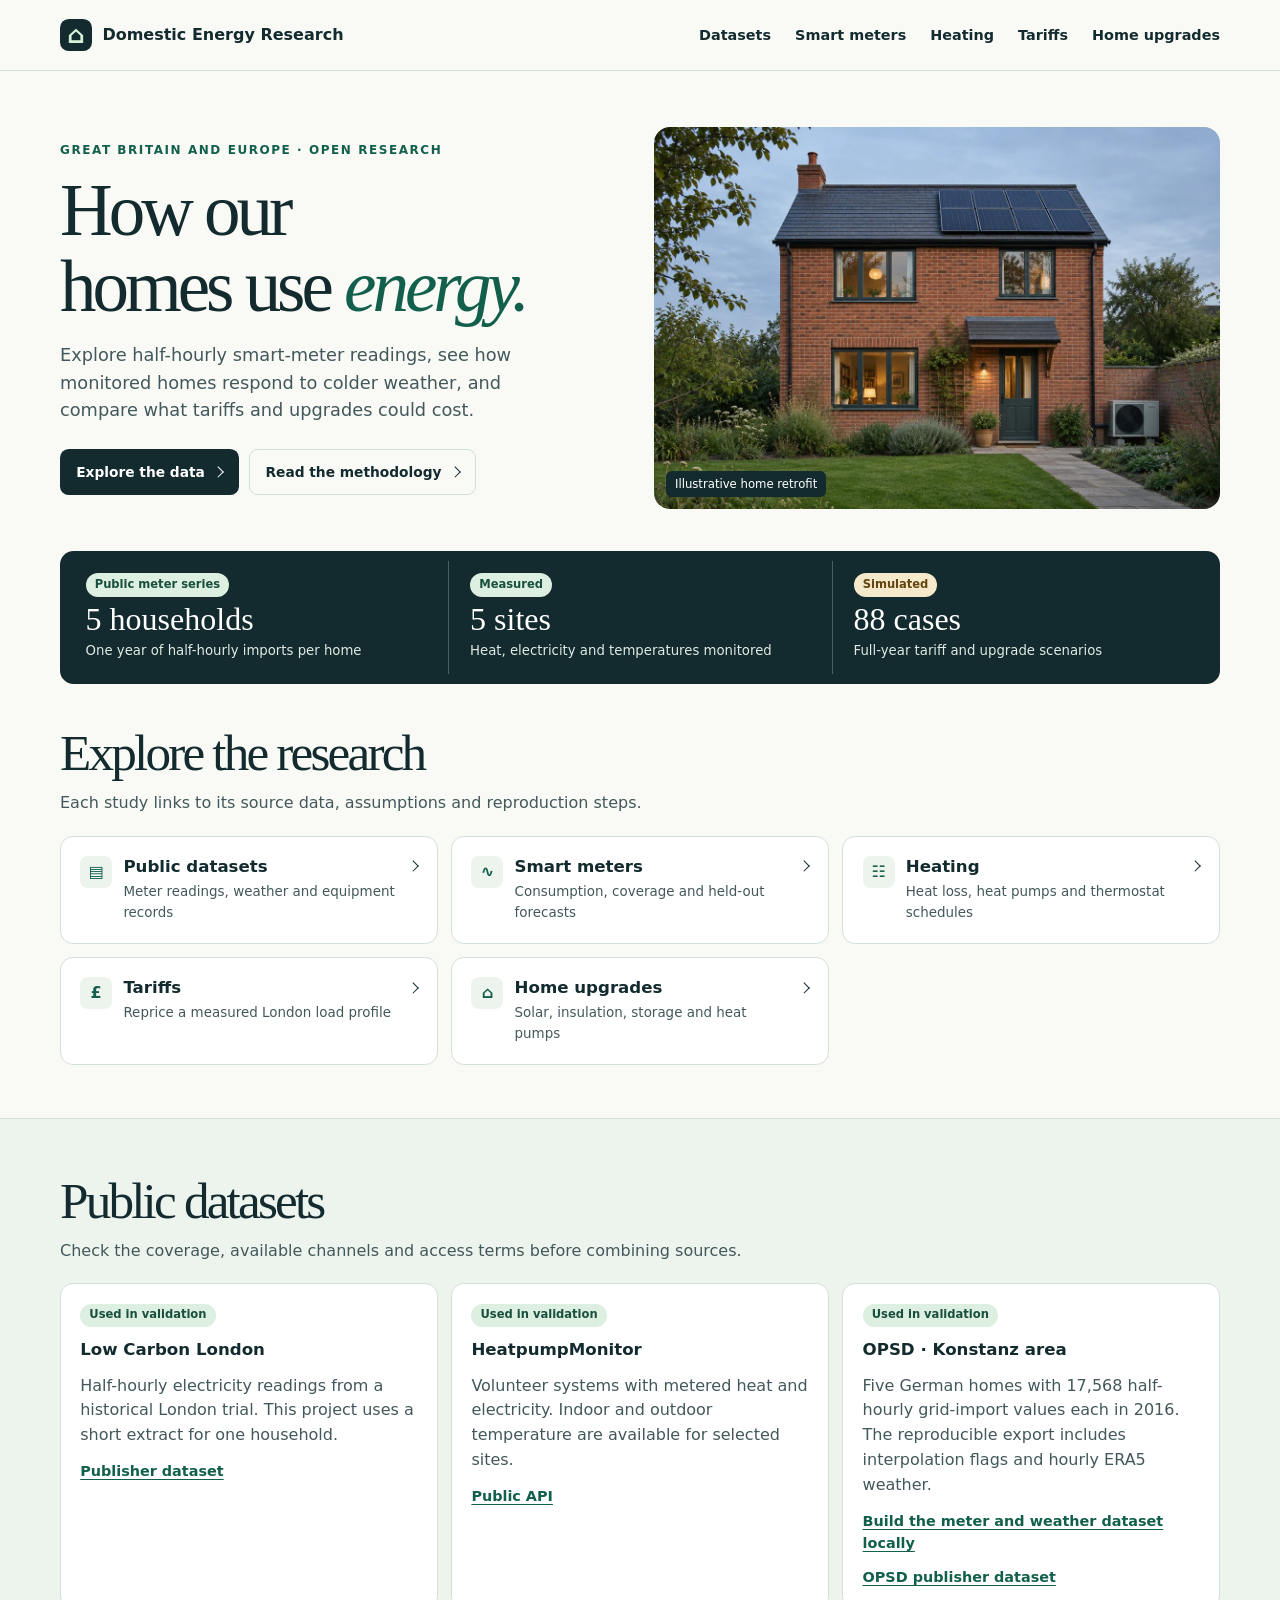
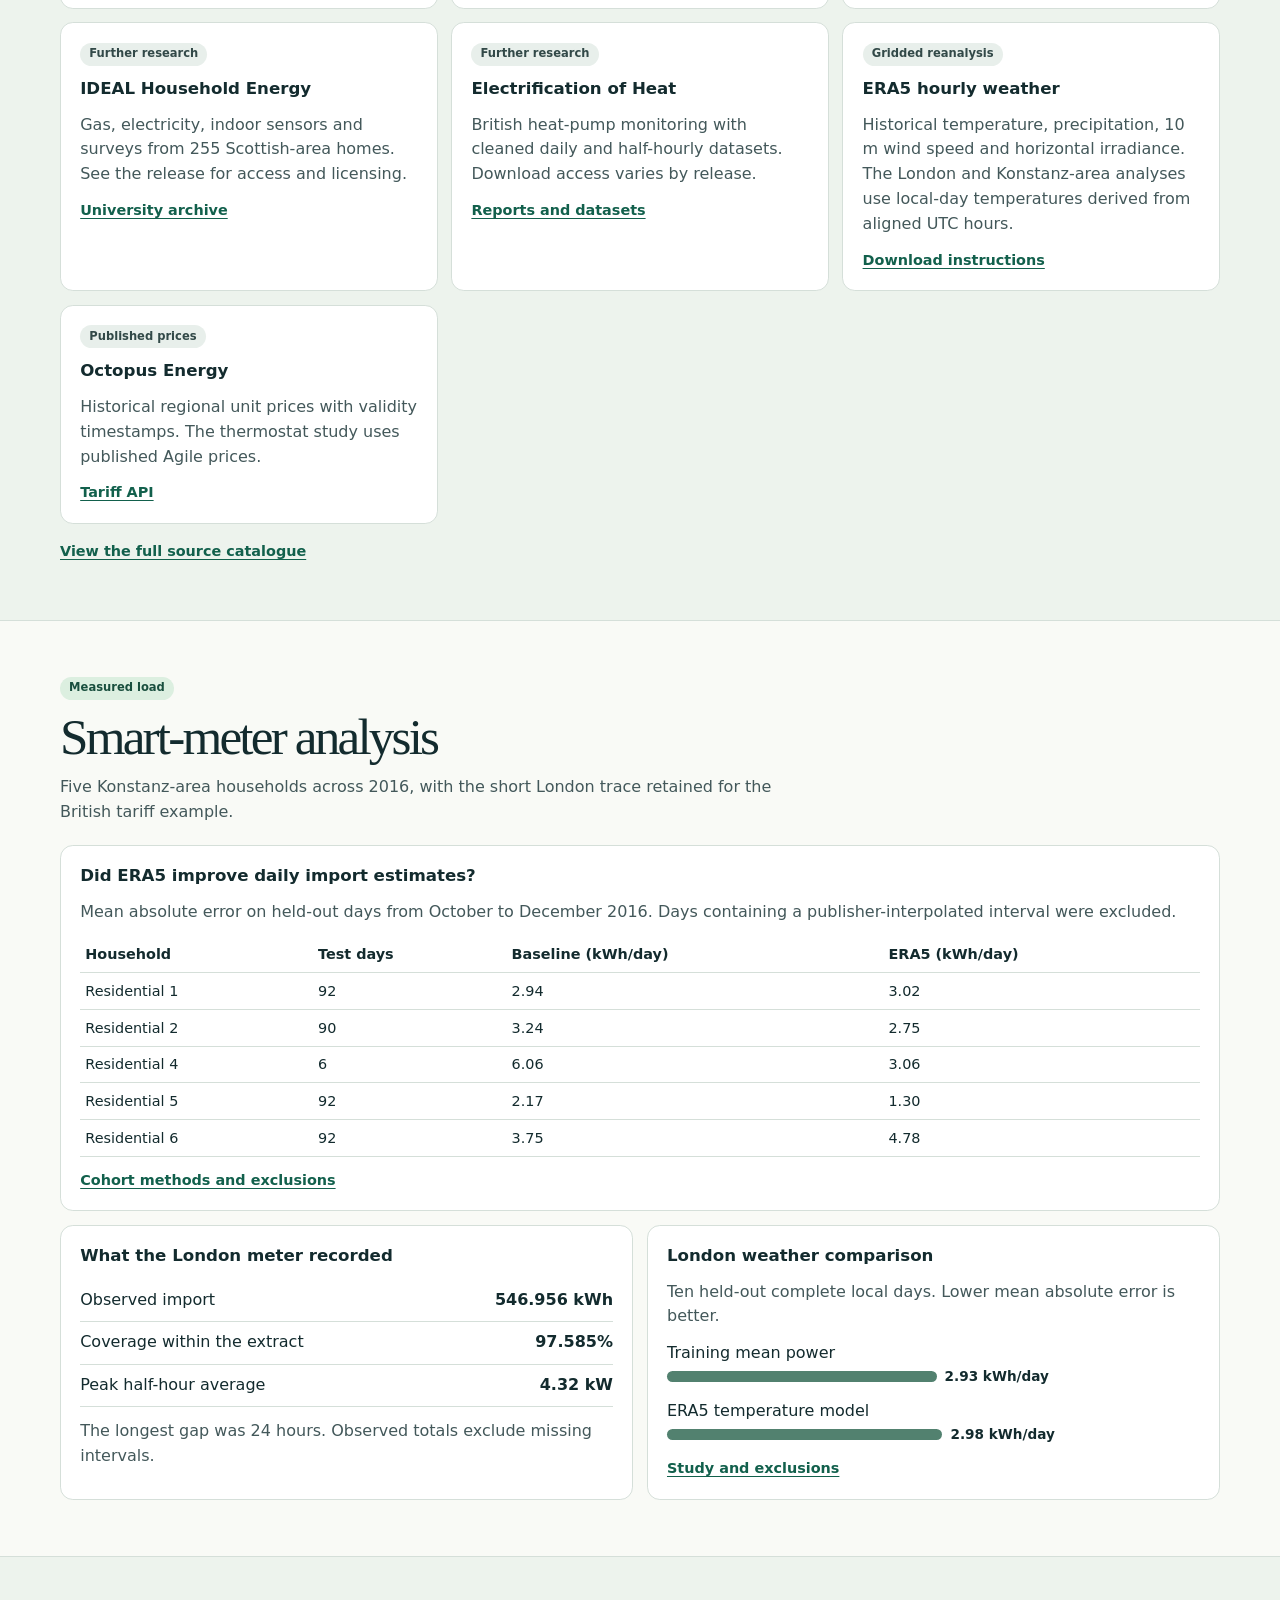
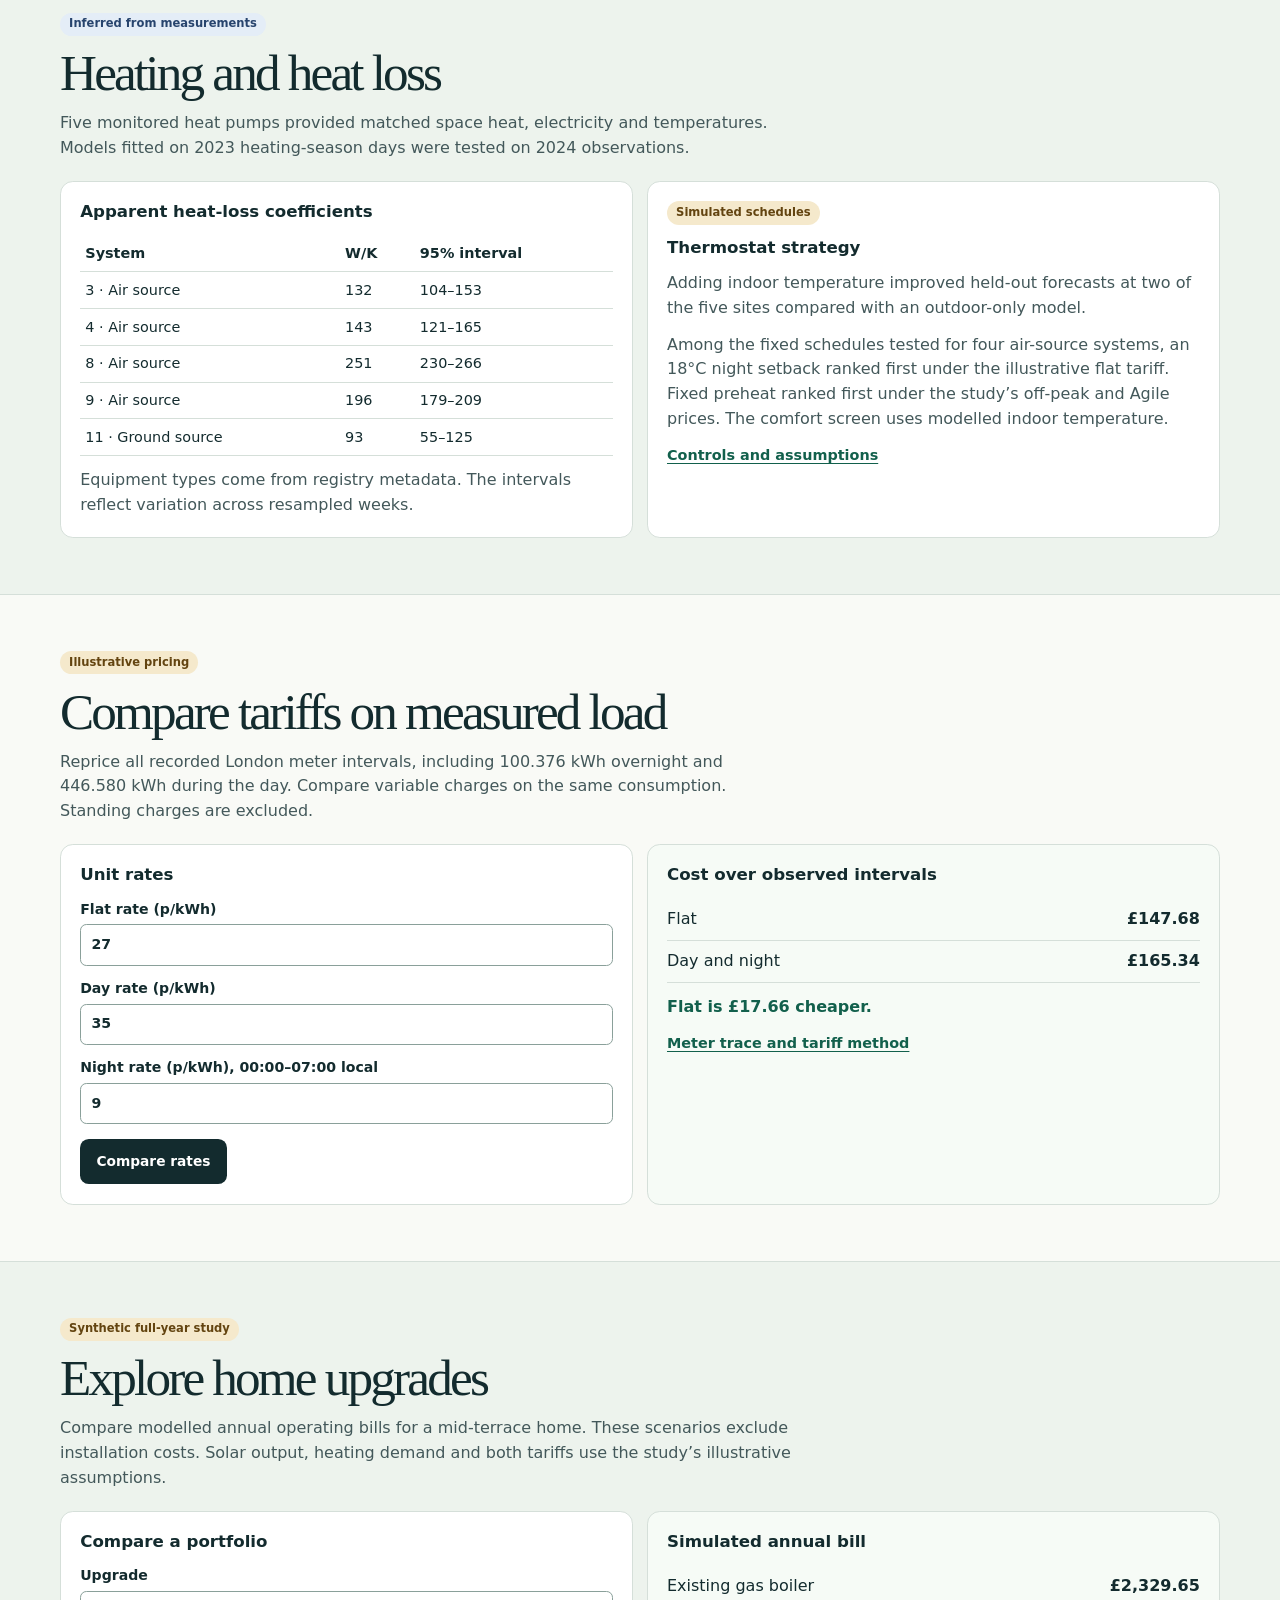
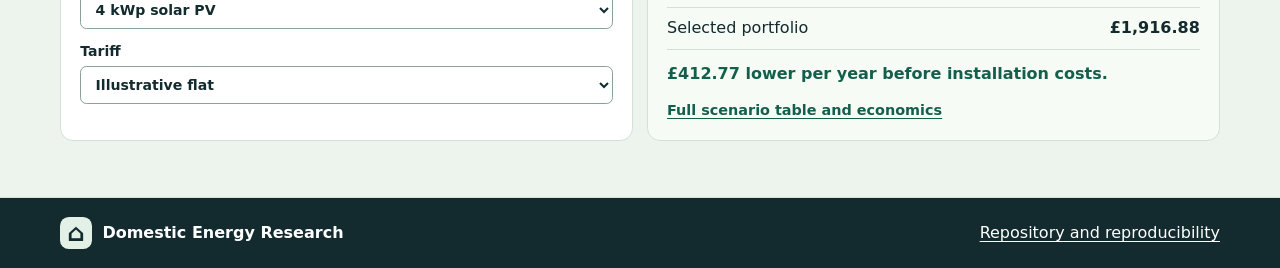
==== index.html @ a3a2c6b8 "Validate a year of household smart meter data with ERA5" ====
<!doctype html>
<html lang="en-GB">
<head>
  <meta charset="utf-8">
  <meta name="viewport" content="width=device-width, initial-scale=1">
  <meta name="description" content="Explore public smart-meter, heating and weather research, then compare domestic energy tariffs and upgrade scenarios.">
  <title>Domestic Energy Research</title>
  <link rel="icon" href="docs/assets/house.webp" type="image/webp">
  <link rel="stylesheet" href="docs/styles.css">
  <script src="docs/app.js" defer></script>
</head>
<body>
  <a class="skip" href="#main">Skip to content</a>
  <header class="header">
    <div class="wrap header-inner">
      <a class="brand" href="#home"><span class="brand-icon" aria-hidden="true">⌂</span> Domestic Energy Research</a>
      <nav aria-label="Main navigation">
        <a href="#datasets">Datasets</a><a href="#smart-meters">Smart meters</a><a href="#heating">Heating</a><a href="#tariffs">Tariffs</a><a href="#upgrades">Home upgrades</a>
      </nav>
    </div>
  </header>

  <main id="main">
    <section class="wrap hero" id="home" aria-labelledby="home-title">
      <div class="intro">
        <p class="eyebrow">Great Britain and Europe · Open research</p>
        <h1 id="home-title">How our<br class="desktop-break"> homes use <em>energy.</em></h1>
        <p class="lead">Explore half-hourly smart-meter readings, see how monitored homes respond to colder weather, and compare what tariffs and upgrades could cost.</p>
        <div class="actions">
          <a class="button primary" href="#datasets">Explore the data <span class="arrow" aria-hidden="true"></span></a>
          <a class="button secondary" href="https://github.com/charlie9578/domestic-energy-analysis/blob/main/research/OBSERVED_VALIDATION.md">Read the methodology <span class="arrow" aria-hidden="true"></span></a>
        </div>
      </div>
      <figure class="hero-image">
        <img src="docs/assets/house.webp" alt="Illustration of a British brick home with rooftop solar panels" fetchpriority="high">
        <figcaption>Illustrative home retrofit</figcaption>
      </figure>
    </section>

    <div class="wrap evidence" aria-label="Study at a glance">
      <div><span class="tag measured">Public meter series</span><strong>5 households</strong><span>One year of half-hourly imports per home</span></div>
      <div><span class="tag measured">Measured</span><strong>5 sites</strong><span>Heat, electricity and temperatures monitored</span></div>
      <div><span class="tag simulated">Simulated</span><strong>88 cases</strong><span>Full-year tariff and upgrade scenarios</span></div>
    </div>

    <section class="wrap section explorer" aria-labelledby="explore-title">
      <div class="section-heading"><h2 id="explore-title">Explore the research</h2><p>Each study links to its source data, assumptions and reproduction steps.</p></div>
      <div class="topic-grid">
        <a class="topic" href="#datasets"><span class="topic-icon" aria-hidden="true">▤</span><div><h3>Public datasets</h3><p>Meter readings, weather and equipment records</p></div><span class="arrow" aria-hidden="true"></span></a>
        <a class="topic" href="#smart-meters"><span class="topic-icon" aria-hidden="true">∿</span><div><h3>Smart meters</h3><p>Consumption, coverage and held-out forecasts</p></div><span class="arrow" aria-hidden="true"></span></a>
        <a class="topic" href="#heating"><span class="topic-icon" aria-hidden="true">☷</span><div><h3>Heating</h3><p>Heat loss, heat pumps and thermostat schedules</p></div><span class="arrow" aria-hidden="true"></span></a>
        <a class="topic" href="#tariffs"><span class="topic-icon" aria-hidden="true">£</span><div><h3>Tariffs</h3><p>Reprice a measured London load profile</p></div><span class="arrow" aria-hidden="true"></span></a>
        <a class="topic" href="#upgrades"><span class="topic-icon" aria-hidden="true">⌂</span><div><h3>Home upgrades</h3><p>Solar, insulation, storage and heat pumps</p></div><span class="arrow" aria-hidden="true"></span></a>
      </div>
    </section>

    <section class="band" id="datasets">
      <div class="wrap section">
        <div class="section-heading"><h2>Public datasets</h2><p>Check the coverage, available channels and access terms before combining sources.</p></div>
        <div class="dataset-grid">
          <article class="card"><span class="tag measured">Used in validation</span><h3>Low Carbon London</h3><p>Half-hourly electricity readings from a historical London trial. This project uses a short extract for one household.</p><a href="https://data.london.gov.uk/dataset/smartmeter-energy-consumption-data-in-london-households-vqm0d">Publisher dataset</a></article>
          <article class="card"><span class="tag measured">Used in validation</span><h3>HeatpumpMonitor</h3><p>Volunteer systems with metered heat and electricity. Indoor and outdoor temperature are available for selected sites.</p><a href="https://heatpumpmonitor.org/api-helper">Public API</a></article>
          <article class="card"><span class="tag measured">Used in validation</span><h3>OPSD · Konstanz area</h3><p>Five German homes with 17,568 half-hourly grid-import values each in 2016. The reproducible export includes interpolation flags and hourly ERA5 weather.</p><a href="https://github.com/charlie9578/domestic-energy-analysis/blob/main/research/OBSERVED_VALIDATION.md#reproduce">Build the meter and weather dataset locally</a><a href="https://data.open-power-system-data.org/household_data/2020-04-15/">OPSD publisher dataset</a></article>
          <article class="card"><span class="tag neutral">Further research</span><h3>IDEAL Household Energy</h3><p>Gas, electricity, indoor sensors and surveys from 255 Scottish-area homes. See the release for access and licensing.</p><a href="https://datashare.ed.ac.uk/items/15e82917-56ed-4282-99ef-7f211bf87f9d">University archive</a></article>
          <article class="card"><span class="tag neutral">Further research</span><h3>Electrification of Heat</h3><p>British heat-pump monitoring with cleaned daily and half-hourly datasets. Download access varies by release.</p><a href="https://es.catapult.org.uk/report/electrification-of-heat-summary-reports-and-datasets/">Reports and datasets</a></article>
          <article class="card"><span class="tag neutral">Gridded reanalysis</span><h3>ERA5 hourly weather</h3><p>Historical temperature, precipitation, 10 m wind speed and horizontal irradiance. The London and Konstanz-area analyses use local-day temperatures derived from aligned UTC hours.</p><a href="https://github.com/charlie9578/domestic-energy-analysis#hourly-historical-weather">Download instructions</a></article>
          <article class="card"><span class="tag neutral">Published prices</span><h3>Octopus Energy</h3><p>Historical regional unit prices with validity timestamps. The thermostat study uses published Agile prices.</p><a href="https://developer.octopus.energy/docs/api/">Tariff API</a></article>
        </div>
        <a class="source" href="https://github.com/charlie9578/domestic-energy-analysis/blob/main/research/SOURCES.md">View the full source catalogue</a>
      </div>
    </section>

    <section class="wrap section" id="smart-meters">
      <div class="section-heading"><span class="tag measured">Measured load</span><h2>Smart-meter analysis</h2><p>Five Konstanz-area households across 2016, with the short London trace retained for the British tariff example.</p></div>
      <article class="card cohort-card">
        <h3>Did ERA5 improve daily import estimates?</h3>
        <p>Mean absolute error on held-out days from October to December 2016. Days containing a publisher-interpolated interval were excluded.</p>
        <table><thead><tr><th scope="col">Household</th><th scope="col">Test days</th><th scope="col">Baseline (kWh/day)</th><th scope="col">ERA5 (kWh/day)</th></tr></thead>
        <tbody>
          <tr><th scope="row">Residential 1</th><td>92</td><td>2.94</td><td>3.02</td></tr>
          <tr><th scope="row">Residential 2</th><td>90</td><td>3.24</td><td>2.75</td></tr>
          <tr><th scope="row">Residential 4</th><td>6</td><td>6.06</td><td>3.06</td></tr>
          <tr><th scope="row">Residential 5</th><td>92</td><td>2.17</td><td>1.30</td></tr>
          <tr><th scope="row">Residential 6</th><td>92</td><td>3.75</td><td>4.78</td></tr>
        </tbody></table>
        <a href="https://github.com/charlie9578/domestic-energy-analysis/blob/main/research/OBSERVED_VALIDATION.md#one-year-of-half-hourly-household-import">Cohort methods and exclusions</a>
      </article>
      <div class="split">
        <article class="card"><h3>What the London meter recorded</h3><dl class="metrics"><div><dt>Observed import</dt><dd>546.956 kWh</dd></div><div><dt>Coverage within the extract</dt><dd>97.585%</dd></div><div><dt>Peak half-hour average</dt><dd>4.32 kW</dd></div></dl><p>The longest gap was 24 hours. Observed totals exclude missing intervals.</p></article>
        <article class="card"><h3>London weather comparison</h3><p>Ten held-out complete local days. Lower mean absolute error is better.</p><dl class="bars"><div><dt>Training mean power</dt><dd><span style="--bar:92%"></span><b>2.93 kWh/day</b></dd></div><div><dt>ERA5 temperature model</dt><dd><span style="--bar:94%"></span><b>2.98 kWh/day</b></dd></div></dl><a href="https://github.com/charlie9578/domestic-energy-analysis/blob/main/research/OBSERVED_VALIDATION.md#london-smart-meter-and-era5-comparison">Study and exclusions</a></article>
      </div>
    </section>

    <section class="band" id="heating">
      <div class="wrap section">
        <div class="section-heading"><span class="tag inferred">Inferred from measurements</span><h2>Heating and heat loss</h2><p>Five monitored heat pumps provided matched space heat, electricity and temperatures. Models fitted on 2023 heating-season days were tested on 2024 observations.</p></div>
        <div class="split">
          <article class="card table-card"><h3>Apparent heat-loss coefficients</h3><table><thead><tr><th scope="col">System</th><th scope="col">W/K</th><th scope="col">95% interval</th></tr></thead><tbody>
            <tr><th scope="row">3 · Air source</th><td>132</td><td>104–153</td></tr>
            <tr><th scope="row">4 · Air source</th><td>143</td><td>121–165</td></tr>
            <tr><th scope="row">8 · Air source</th><td>251</td><td>230–266</td></tr>
            <tr><th scope="row">9 · Air source</th><td>196</td><td>179–209</td></tr>
            <tr><th scope="row">11 · Ground source</th><td>93</td><td>55–125</td></tr>
          </tbody></table><p>Equipment types come from registry metadata. The intervals reflect variation across resampled weeks.</p></article>
          <article class="card"><span class="tag simulated">Simulated schedules</span><h3>Thermostat strategy</h3><p>Adding indoor temperature improved held-out forecasts at two of the five sites compared with an outdoor-only model.</p><p>Among the fixed schedules tested for four air-source systems, an 18°C night setback ranked first under the illustrative flat tariff. Fixed preheat ranked first under the study’s off-peak and Agile prices. The comfort screen uses modelled indoor temperature.</p><a href="https://github.com/charlie9578/domestic-energy-analysis/blob/main/research/OBSERVED_VALIDATION.md#thermostat-and-retrofit-scenarios">Controls and assumptions</a></article>
        </div>
      </div>
    </section>

    <section class="wrap section" id="tariffs">
      <div class="section-heading"><span class="tag simulated">Illustrative pricing</span><h2>Compare tariffs on measured load</h2><p>Reprice all recorded London meter intervals, including 100.376 kWh overnight and 446.580 kWh during the day. Compare variable charges on the same consumption. Standing charges are excluded.</p></div>
      <div class="split">
        <form class="card" id="tariff-form">
          <h3>Unit rates</h3>
          <label>Flat rate (p/kWh)<input name="flat" type="number" min="0" max="500" step="0.01" value="27" required></label>
          <label>Day rate (p/kWh)<input name="day" type="number" min="0" max="500" step="0.01" value="35" required></label>
          <label>Night rate (p/kWh), 00:00–07:00 local<input name="night" type="number" min="0" max="500" step="0.01" value="9" required></label>
          <button class="button primary" type="submit">Compare rates</button>
        </form>
        <div class="card result" aria-live="polite" aria-atomic="true">
          <h3>Cost over observed intervals</h3>
          <dl class="metrics"><div><dt>Flat</dt><dd id="flat-cost">£147.68</dd></div><div><dt>Day and night</dt><dd id="tou-cost">£165.34</dd></div></dl>
          <p id="tariff-verdict">Flat is £17.66 cheaper.</p>
          <a href="https://github.com/charlie9578/domestic-energy-analysis/blob/main/research/MEASURED_LCL_RESULTS.md">Meter trace and tariff method</a>
        </div>
      </div>
      <noscript><p>The displayed comparison uses the original example rates. Enable JavaScript to recalculate.</p></noscript>
    </section>

    <section class="band" id="upgrades">
      <div class="wrap section">
        <div class="section-heading"><span class="tag simulated">Synthetic full-year study</span><h2>Explore home upgrades</h2><p>Compare modelled annual operating bills for a mid-terrace home. These scenarios exclude installation costs. Solar output, heating demand and both tariffs use the study’s illustrative assumptions.</p></div>
        <div class="split">
          <form class="card" id="upgrade-form">
            <h3>Compare a portfolio</h3>
            <label>Upgrade
              <select name="portfolio">
                <option value="solar">4 kWp solar PV</option>
                <option value="insulation">Insulation · 20% lower space-heat demand</option>
                <option value="heatPump">Heat pump · SPF 3.4, gas disconnected</option>
                <option value="battery">Solar PV + 5 kWh battery</option>
                <option value="thermal">Direct electric + 12 kWh thermal storage</option>
                <option value="combined">Solar + insulation + heat pump + battery</option>
              </select>
            </label>
            <label>Tariff
              <select name="tariff"><option value="flat">Illustrative flat</option><option value="tou">Hypothetical time of use</option></select>
            </label>
          </form>
          <div class="card result" aria-live="polite" aria-atomic="true">
            <h3>Simulated annual bill</h3>
            <dl class="metrics"><div><dt>Existing gas boiler</dt><dd id="baseline-bill">£2,329.65</dd></div><div><dt>Selected portfolio</dt><dd id="upgrade-bill">£1,916.88</dd></div></dl>
            <p id="upgrade-verdict">£412.77 lower per year before installation costs.</p>
            <a href="https://github.com/charlie9578/domestic-energy-analysis/blob/main/research/SCENARIO_STUDY.md">Full scenario table and economics</a>
          </div>
        </div>
        <noscript><p>The displayed comparison uses solar PV on the illustrative flat tariff. Enable JavaScript to compare other portfolios.</p></noscript>
      </div>
    </section>
  </main>
  <footer><div class="wrap footer-inner"><a class="brand" href="#home"><span class="brand-icon" aria-hidden="true">⌂</span> Domestic Energy Research</a><a href="https://github.com/charlie9578/domestic-energy-analysis">Repository and reproducibility</a></div></footer>
</body>
</html>
---- docs/styles.css ----
:root {
  color-scheme: light;
  --ink: #132b2e;
  --muted: #43585a;
  --green: #12604c;
  --line: #d5dfd9;
  --paper: #f9faf6;
  --panel: #fff;
  --band: #edf3ed;
  font: 16px/1.55 "Inter", system-ui, sans-serif;
  color: var(--ink);
  background: var(--paper);
}
* { box-sizing: border-box; }
body, figure, h1, h2, h3, p, dl, dd { margin: 0; }
a { color: var(--green); text-underline-offset: .2em; }
a:hover { text-decoration-thickness: 2px; }
:focus-visible { outline: 3px solid #a75b23; outline-offset: 4px; }
.skip { position: absolute; top: .5rem; left: .5rem; z-index: 3; background: white; padding: .65rem; transform: translateY(-150%); }
.skip:focus { transform: none; }
.wrap { width: min(1160px, calc(100% - 3rem)); margin-inline: auto; }
.header { border-bottom: 1px solid var(--line); background: var(--paper); }
.header-inner, .footer-inner { min-height: 70px; display: flex; justify-content: space-between; align-items: center; gap: 1.25rem; }
.brand { display: inline-flex; gap: .65rem; align-items: center; font-weight: 750; color: inherit; text-decoration: none; }
.brand-icon { display: grid; place-items: center; width: 2rem; height: 2rem; border-radius: .55rem; background: var(--ink); color: #d3f2d8; font-size: 1.5rem; line-height: 1; }
nav { display: flex; flex-wrap: wrap; gap: .55rem 1.5rem; }
nav a { color: var(--ink); text-decoration: none; font-size: .9rem; font-weight: 600; }
nav a:hover { text-decoration: underline; }
.hero { display: grid; grid-template-columns: 1fr 1.03fr; gap: 2.8rem; align-items: center; padding-block: 3.5rem 2.6rem; }
.eyebrow { color: var(--green); font-size: .75rem; font-weight: 800; letter-spacing: .13em; text-transform: uppercase; }
h1, h2 { font-family: Georgia, "Times New Roman", serif; font-weight: 500; letter-spacing: -.055em; line-height: 1.03; }
h1 { margin-top: .85rem; font-size: clamp(3rem, 5.7vw, 5.4rem); }
h1 em { color: var(--green); }
h2 { font-size: clamp(2.15rem, 4vw, 3.45rem); }
h3 { font-size: 1.04rem; line-height: 1.35; }
p { color: var(--muted); }
.lead { font-size: 1.11rem; max-width: 41ch; margin-top: 1.15rem; }
.actions { display: flex; flex-wrap: wrap; gap: .65rem; margin-top: 1.55rem; }
.button { display: inline-flex; align-items: center; justify-content: center; gap: .6rem; padding: .7rem .95rem; border: 1px solid transparent; border-radius: .55rem; font: inherit; font-size: .86rem; font-weight: 750; text-decoration: none; cursor: pointer; }
.arrow { width: .52rem; height: .52rem; border-top: 1.5px solid; border-right: 1.5px solid; transform: rotate(45deg); }
.topic .arrow { margin-top: .4rem; }
.primary { background: var(--ink); color: white; }
.primary:hover { background: var(--green); }
.secondary { color: var(--ink); border-color: var(--line); }
.secondary:hover { background: var(--band); }
.hero-image { position: relative; background: #dde8dc; border-radius: 1rem; overflow: hidden; aspect-ratio: 1.48; }
.hero-image img { display: block; width: 100%; height: 100%; object-fit: cover; }
figcaption { position: absolute; bottom: .75rem; left: .75rem; border-radius: .35rem; padding: .25rem .55rem; background: var(--ink); color: white; font-size: .73rem; }
.evidence { display: grid; grid-template-columns: repeat(3, 1fr); background: var(--ink); color: white; border-radius: .85rem; padding: .65rem .3rem; }
.evidence > div { display: grid; justify-items: start; gap: .18rem; padding: .75rem 1.3rem; }
.evidence > div + div { border-left: 1px solid #46605c; }
.evidence strong { font: 2rem/1.2 Georgia, serif; }
.evidence div > span:last-child { font-size: .83rem; color: #e0eae4; }
.tag { display: inline-block; width: fit-content; border-radius: 1rem; padding: .18rem .57rem; font-size: .72rem; font-weight: 750; }
.measured { color: #194f3e; background: #dcefe0; }
.inferred { color: #27446d; background: #e4edf7; }
.simulated { color: #634410; background: #f5e9cc; }
.neutral { color: #324948; background: #e8efeb; }
.section { padding-block: 3.5rem; }
.explorer { padding-block: 2.7rem 3.3rem; }
.section-heading { display: grid; gap: .7rem; max-width: 72ch; margin-bottom: 1.25rem; }
.band { background: var(--band); border-block: 1px solid var(--line); }
.topic-grid, .dataset-grid, .split { display: grid; gap: .85rem; }
.topic-grid, .dataset-grid { grid-template-columns: repeat(3, minmax(0, 1fr)); }
.split { grid-template-columns: repeat(2, minmax(0, 1fr)); }
.topic, .card { background: var(--panel); border: 1px solid var(--line); border-radius: .8rem; padding: 1.2rem; }
.topic { display: grid; grid-template-columns: auto 1fr auto; align-items: start; gap: .7rem; text-decoration: none; color: inherit; }
.topic:hover { border-color: var(--green); background: #f1f7ef; }
.topic-icon { display: grid; place-items: center; border-radius: .5rem; width: 2rem; height: 2rem; background: var(--band); color: var(--green); font-weight: 750; }
.topic p { margin-top: .2rem; font-size: .84rem; }
.card { display: grid; gap: .75rem; align-content: start; }
.cohort-card { margin-bottom: .85rem; }
.card a, .source { font-size: .9rem; font-weight: 700; }
.source { display: inline-block; margin-top: 1rem; }
.metrics div { display: flex; gap: .75rem; justify-content: space-between; align-items: baseline; padding-block: .52rem; border-bottom: 1px solid var(--line); }
.metrics dd { font-weight: 750; white-space: nowrap; }
.bars { display: grid; gap: .75rem; }
.bars dd { display: flex; align-items: center; gap: .5rem; }
.bars dd span { width: calc(var(--bar) * .55); height: .65rem; border-radius: 1rem; background: #52816f; }
.bars b { white-space: nowrap; font-size: .85rem; }
table { width: 100%; border-collapse: collapse; font-size: .9rem; }
th, td { text-align: left; border-bottom: 1px solid var(--line); padding: .42rem .32rem; }
tbody th { font-weight: 500; }
label { display: grid; gap: .25rem; font-size: .88rem; font-weight: 650; }
input, select { width: 100%; min-width: 0; padding: .55rem .65rem; border: 1px solid #8aa09a; border-radius: .4rem; background: white; font: inherit; color: var(--ink); }
form .button { justify-self: start; margin-top: .15rem; }
.result { background: #f6fbf6; }
.result p { font-weight: 650; color: var(--green); }
footer { background: var(--ink); color: white; }
footer a { color: white; }
footer .brand-icon { background: #e3f0e5; color: var(--ink); }
@media (max-width: 860px) {
  .header-inner { flex-wrap: wrap; gap: .65rem; padding-block: .75rem; }
  .hero { gap: 1.2rem; }
  .desktop-break { display: none; }
  .topic-grid, .dataset-grid { grid-template-columns: repeat(2, minmax(0, 1fr)); }
}
@media (max-width: 620px) {
  .wrap { width: calc(100% - 2rem); }
  .hero, .split, .topic-grid, .dataset-grid { grid-template-columns: 1fr; }
  .hero { padding-block: 2rem 1.5rem; }
  .section { padding-block: 2.6rem; }
  .evidence > div { padding: .45rem .5rem; }
  .evidence strong { font-size: 1.35rem; }
  .evidence div > span:last-child { font-size: .72rem; }
  .footer-inner { align-items: start; flex-direction: column; padding-block: 1rem; }
}
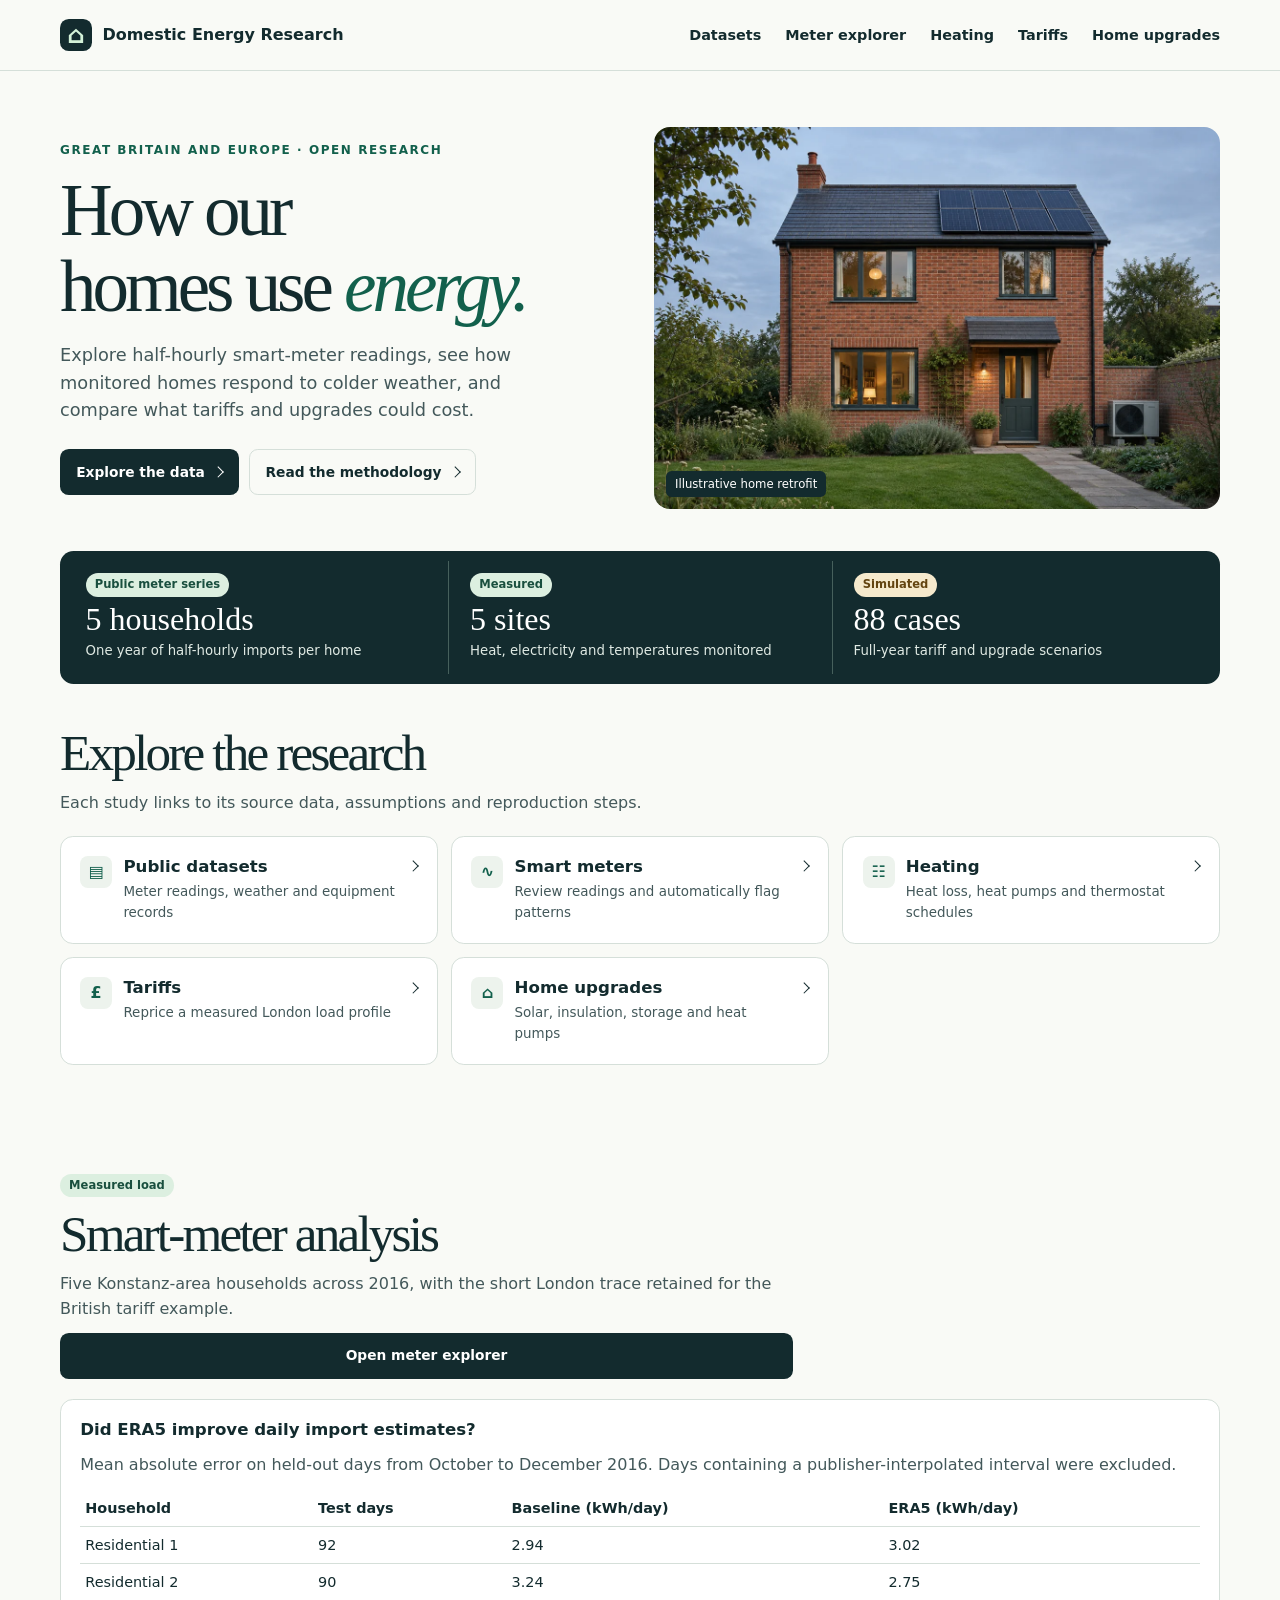
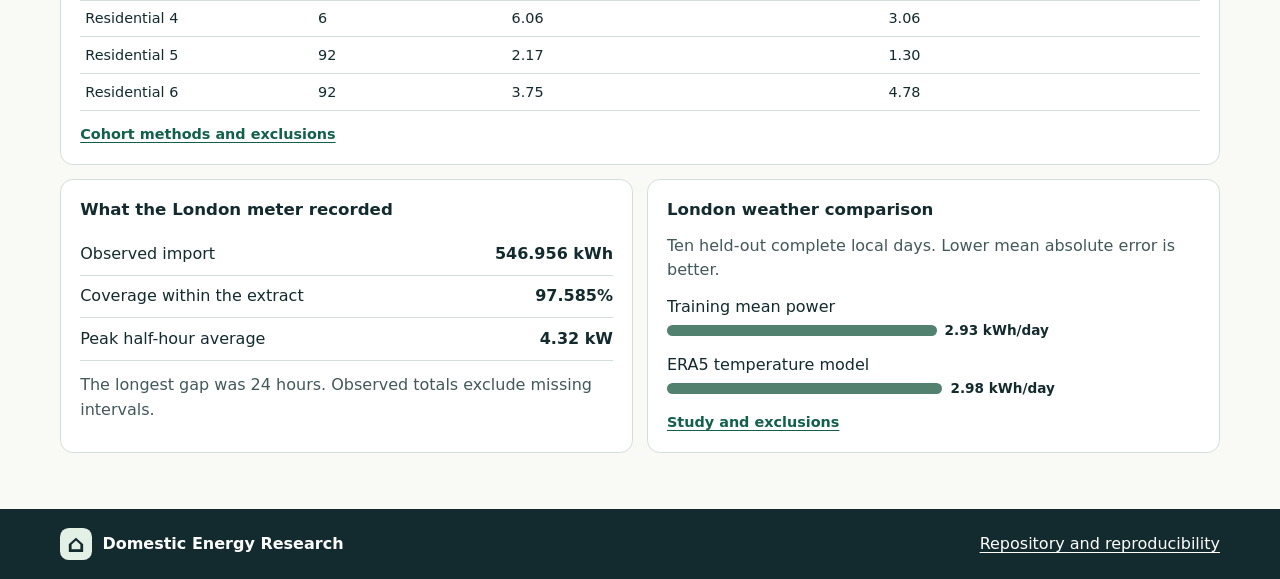
==== commit 59da74c6: "Add dedicated research pages and local smart meter explorer" ====
--- a/index.html
+++ b/index.html
@@ -7,16 +7,13 @@
   <title>Domestic Energy Research</title>
   <link rel="icon" href="docs/assets/house.webp" type="image/webp">
   <link rel="stylesheet" href="docs/styles.css">
-  <script src="docs/app.js" defer></script>
 </head>
 <body>
   <a class="skip" href="#main">Skip to content</a>
   <header class="header">
     <div class="wrap header-inner">
       <a class="brand" href="#home"><span class="brand-icon" aria-hidden="true">⌂</span> Domestic Energy Research</a>
-      <nav aria-label="Main navigation">
-        <a href="#datasets">Datasets</a><a href="#smart-meters">Smart meters</a><a href="#heating">Heating</a><a href="#tariffs">Tariffs</a><a href="#upgrades">Home upgrades</a>
-      </nav>
+      <nav aria-label="Main navigation"><a href="datasets.html">Datasets</a><a href="meter-explorer.html">Meter explorer</a><a href="heating.html">Heating</a><a href="tariffs.html">Tariffs</a><a href="upgrades.html">Home upgrades</a></nav>
     </div>
   </header>
 
@@ -27,7 +24,7 @@
         <h1 id="home-title">How our<br class="desktop-break"> homes use <em>energy.</em></h1>
         <p class="lead">Explore half-hourly smart-meter readings, see how monitored homes respond to colder weather, and compare what tariffs and upgrades could cost.</p>
         <div class="actions">
-          <a class="button primary" href="#datasets">Explore the data <span class="arrow" aria-hidden="true"></span></a>
+          <a class="button primary" href="datasets.html">Explore the data <span class="arrow" aria-hidden="true"></span></a>
           <a class="button secondary" href="https://github.com/charlie9578/domestic-energy-analysis/blob/main/research/OBSERVED_VALIDATION.md">Read the methodology <span class="arrow" aria-hidden="true"></span></a>
         </div>
       </div>
@@ -46,32 +43,16 @@
     <section class="wrap section explorer" aria-labelledby="explore-title">
       <div class="section-heading"><h2 id="explore-title">Explore the research</h2><p>Each study links to its source data, assumptions and reproduction steps.</p></div>
       <div class="topic-grid">
-        <a class="topic" href="#datasets"><span class="topic-icon" aria-hidden="true">▤</span><div><h3>Public datasets</h3><p>Meter readings, weather and equipment records</p></div><span class="arrow" aria-hidden="true"></span></a>
-        <a class="topic" href="#smart-meters"><span class="topic-icon" aria-hidden="true">∿</span><div><h3>Smart meters</h3><p>Consumption, coverage and held-out forecasts</p></div><span class="arrow" aria-hidden="true"></span></a>
-        <a class="topic" href="#heating"><span class="topic-icon" aria-hidden="true">☷</span><div><h3>Heating</h3><p>Heat loss, heat pumps and thermostat schedules</p></div><span class="arrow" aria-hidden="true"></span></a>
-        <a class="topic" href="#tariffs"><span class="topic-icon" aria-hidden="true">£</span><div><h3>Tariffs</h3><p>Reprice a measured London load profile</p></div><span class="arrow" aria-hidden="true"></span></a>
-        <a class="topic" href="#upgrades"><span class="topic-icon" aria-hidden="true">⌂</span><div><h3>Home upgrades</h3><p>Solar, insulation, storage and heat pumps</p></div><span class="arrow" aria-hidden="true"></span></a>
-      </div>
-    </section>
-
-    <section class="band" id="datasets">
-      <div class="wrap section">
-        <div class="section-heading"><h2>Public datasets</h2><p>Check the coverage, available channels and access terms before combining sources.</p></div>
-        <div class="dataset-grid">
-          <article class="card"><span class="tag measured">Used in validation</span><h3>Low Carbon London</h3><p>Half-hourly electricity readings from a historical London trial. This project uses a short extract for one household.</p><a href="https://data.london.gov.uk/dataset/smartmeter-energy-consumption-data-in-london-households-vqm0d">Publisher dataset</a></article>
-          <article class="card"><span class="tag measured">Used in validation</span><h3>HeatpumpMonitor</h3><p>Volunteer systems with metered heat and electricity. Indoor and outdoor temperature are available for selected sites.</p><a href="https://heatpumpmonitor.org/api-helper">Public API</a></article>
-          <article class="card"><span class="tag measured">Used in validation</span><h3>OPSD · Konstanz area</h3><p>Five German homes with 17,568 half-hourly grid-import values each in 2016. The reproducible export includes interpolation flags and hourly ERA5 weather.</p><a href="https://github.com/charlie9578/domestic-energy-analysis/blob/main/research/OBSERVED_VALIDATION.md#reproduce">Build the meter and weather dataset locally</a><a href="https://data.open-power-system-data.org/household_data/2020-04-15/">OPSD publisher dataset</a></article>
-          <article class="card"><span class="tag neutral">Further research</span><h3>IDEAL Household Energy</h3><p>Gas, electricity, indoor sensors and surveys from 255 Scottish-area homes. See the release for access and licensing.</p><a href="https://datashare.ed.ac.uk/items/15e82917-56ed-4282-99ef-7f211bf87f9d">University archive</a></article>
-          <article class="card"><span class="tag neutral">Further research</span><h3>Electrification of Heat</h3><p>British heat-pump monitoring with cleaned daily and half-hourly datasets. Download access varies by release.</p><a href="https://es.catapult.org.uk/report/electrification-of-heat-summary-reports-and-datasets/">Reports and datasets</a></article>
-          <article class="card"><span class="tag neutral">Gridded reanalysis</span><h3>ERA5 hourly weather</h3><p>Historical temperature, precipitation, 10 m wind speed and horizontal irradiance. The London and Konstanz-area analyses use local-day temperatures derived from aligned UTC hours.</p><a href="https://github.com/charlie9578/domestic-energy-analysis#hourly-historical-weather">Download instructions</a></article>
-          <article class="card"><span class="tag neutral">Published prices</span><h3>Octopus Energy</h3><p>Historical regional unit prices with validity timestamps. The thermostat study uses published Agile prices.</p><a href="https://developer.octopus.energy/docs/api/">Tariff API</a></article>
-        </div>
-        <a class="source" href="https://github.com/charlie9578/domestic-energy-analysis/blob/main/research/SOURCES.md">View the full source catalogue</a>
+        <a class="topic" id="datasets" href="datasets.html"><span class="topic-icon" aria-hidden="true">▤</span><div><h3>Public datasets</h3><p>Meter readings, weather and equipment records</p></div><span class="arrow" aria-hidden="true"></span></a>
+        <a class="topic" href="meter-explorer.html"><span class="topic-icon" aria-hidden="true">∿</span><div><h3>Smart meters</h3><p>Review readings and automatically flag patterns</p></div><span class="arrow" aria-hidden="true"></span></a>
+        <a class="topic" id="heating" href="heating.html"><span class="topic-icon" aria-hidden="true">☷</span><div><h3>Heating</h3><p>Heat loss, heat pumps and thermostat schedules</p></div><span class="arrow" aria-hidden="true"></span></a>
+        <a class="topic" id="tariffs" href="tariffs.html"><span class="topic-icon" aria-hidden="true">£</span><div><h3>Tariffs</h3><p>Reprice a measured London load profile</p></div><span class="arrow" aria-hidden="true"></span></a>
+        <a class="topic" id="upgrades" href="upgrades.html"><span class="topic-icon" aria-hidden="true">⌂</span><div><h3>Home upgrades</h3><p>Solar, insulation, storage and heat pumps</p></div><span class="arrow" aria-hidden="true"></span></a>
       </div>
     </section>
 
     <section class="wrap section" id="smart-meters">
-      <div class="section-heading"><span class="tag measured">Measured load</span><h2>Smart-meter analysis</h2><p>Five Konstanz-area households across 2016, with the short London trace retained for the British tariff example.</p></div>
+      <div class="section-heading"><span class="tag measured">Measured load</span><h2>Smart-meter analysis</h2><p>Five Konstanz-area households across 2016, with the short London trace retained for the British tariff example.</p><a class="button primary" href="meter-explorer.html">Open meter explorer</a></div>
       <article class="card cohort-card">
         <h3>Did ERA5 improve daily import estimates?</h3>
         <p>Mean absolute error on held-out days from October to December 2016. Days containing a publisher-interpolated interval were excluded.</p>
@@ -91,72 +72,6 @@
       </div>
     </section>
 
-    <section class="band" id="heating">
-      <div class="wrap section">
-        <div class="section-heading"><span class="tag inferred">Inferred from measurements</span><h2>Heating and heat loss</h2><p>Five monitored heat pumps provided matched space heat, electricity and temperatures. Models fitted on 2023 heating-season days were tested on 2024 observations.</p></div>
-        <div class="split">
-          <article class="card table-card"><h3>Apparent heat-loss coefficients</h3><table><thead><tr><th scope="col">System</th><th scope="col">W/K</th><th scope="col">95% interval</th></tr></thead><tbody>
-            <tr><th scope="row">3 · Air source</th><td>132</td><td>104–153</td></tr>
-            <tr><th scope="row">4 · Air source</th><td>143</td><td>121–165</td></tr>
-            <tr><th scope="row">8 · Air source</th><td>251</td><td>230–266</td></tr>
-            <tr><th scope="row">9 · Air source</th><td>196</td><td>179–209</td></tr>
-            <tr><th scope="row">11 · Ground source</th><td>93</td><td>55–125</td></tr>
-          </tbody></table><p>Equipment types come from registry metadata. The intervals reflect variation across resampled weeks.</p></article>
-          <article class="card"><span class="tag simulated">Simulated schedules</span><h3>Thermostat strategy</h3><p>Adding indoor temperature improved held-out forecasts at two of the five sites compared with an outdoor-only model.</p><p>Among the fixed schedules tested for four air-source systems, an 18°C night setback ranked first under the illustrative flat tariff. Fixed preheat ranked first under the study’s off-peak and Agile prices. The comfort screen uses modelled indoor temperature.</p><a href="https://github.com/charlie9578/domestic-energy-analysis/blob/main/research/OBSERVED_VALIDATION.md#thermostat-and-retrofit-scenarios">Controls and assumptions</a></article>
-        </div>
-      </div>
-    </section>
-
-    <section class="wrap section" id="tariffs">
-      <div class="section-heading"><span class="tag simulated">Illustrative pricing</span><h2>Compare tariffs on measured load</h2><p>Reprice all recorded London meter intervals, including 100.376 kWh overnight and 446.580 kWh during the day. Compare variable charges on the same consumption. Standing charges are excluded.</p></div>
-      <div class="split">
-        <form class="card" id="tariff-form">
-          <h3>Unit rates</h3>
-          <label>Flat rate (p/kWh)<input name="flat" type="number" min="0" max="500" step="0.01" value="27" required></label>
-          <label>Day rate (p/kWh)<input name="day" type="number" min="0" max="500" step="0.01" value="35" required></label>
-          <label>Night rate (p/kWh), 00:00–07:00 local<input name="night" type="number" min="0" max="500" step="0.01" value="9" required></label>
-          <button class="button primary" type="submit">Compare rates</button>
-        </form>
-        <div class="card result" aria-live="polite" aria-atomic="true">
-          <h3>Cost over observed intervals</h3>
-          <dl class="metrics"><div><dt>Flat</dt><dd id="flat-cost">£147.68</dd></div><div><dt>Day and night</dt><dd id="tou-cost">£165.34</dd></div></dl>
-          <p id="tariff-verdict">Flat is £17.66 cheaper.</p>
-          <a href="https://github.com/charlie9578/domestic-energy-analysis/blob/main/research/MEASURED_LCL_RESULTS.md">Meter trace and tariff method</a>
-        </div>
-      </div>
-      <noscript><p>The displayed comparison uses the original example rates. Enable JavaScript to recalculate.</p></noscript>
-    </section>
-
-    <section class="band" id="upgrades">
-      <div class="wrap section">
-        <div class="section-heading"><span class="tag simulated">Synthetic full-year study</span><h2>Explore home upgrades</h2><p>Compare modelled annual operating bills for a mid-terrace home. These scenarios exclude installation costs. Solar output, heating demand and both tariffs use the study’s illustrative assumptions.</p></div>
-        <div class="split">
-          <form class="card" id="upgrade-form">
-            <h3>Compare a portfolio</h3>
-            <label>Upgrade
-              <select name="portfolio">
-                <option value="solar">4 kWp solar PV</option>
-                <option value="insulation">Insulation · 20% lower space-heat demand</option>
-                <option value="heatPump">Heat pump · SPF 3.4, gas disconnected</option>
-                <option value="battery">Solar PV + 5 kWh battery</option>
-                <option value="thermal">Direct electric + 12 kWh thermal storage</option>
-                <option value="combined">Solar + insulation + heat pump + battery</option>
-              </select>
-            </label>
-            <label>Tariff
-              <select name="tariff"><option value="flat">Illustrative flat</option><option value="tou">Hypothetical time of use</option></select>
-            </label>
-          </form>
-          <div class="card result" aria-live="polite" aria-atomic="true">
-            <h3>Simulated annual bill</h3>
-            <dl class="metrics"><div><dt>Existing gas boiler</dt><dd id="baseline-bill">£2,329.65</dd></div><div><dt>Selected portfolio</dt><dd id="upgrade-bill">£1,916.88</dd></div></dl>
-            <p id="upgrade-verdict">£412.77 lower per year before installation costs.</p>
-            <a href="https://github.com/charlie9578/domestic-energy-analysis/blob/main/research/SCENARIO_STUDY.md">Full scenario table and economics</a>
-          </div>
-        </div>
-        <noscript><p>The displayed comparison uses solar PV on the illustrative flat tariff. Enable JavaScript to compare other portfolios.</p></noscript>
-      </div>
-    </section>
   </main>
   <footer><div class="wrap footer-inner"><a class="brand" href="#home"><span class="brand-icon" aria-hidden="true">⌂</span> Domestic Energy Research</a><a href="https://github.com/charlie9578/domestic-energy-analysis">Repository and reproducibility</a></div></footer>
 </body>
--- a/docs/styles.css
+++ b/docs/styles.css
@@ -105,3 +105,24 @@
   .evidence div > span:last-child { font-size: .72rem; }
   .footer-inner { align-items: start; flex-direction: column; padding-block: 1rem; }
 }
+
+.subpage-title { margin-top: 0; font-size: clamp(2.6rem, 6vw, 4.5rem); }
+nav a[aria-current="page"] { text-decoration: underline; }
+#meter-form h2, #meter-form + aside h2, .reading-card h2 { font-size: 2rem; }
+#meter-form input[type="file"] { max-width: 100%; }
+.meter-actions { margin-top: 0; }
+.meter-status { min-height: 1.65rem; margin-block: .6rem; }
+.reading-card + .reading-card { margin-top: 1rem; }
+.reading-card .section-heading { margin-bottom: 0; }
+.meter-controls { display: flex; gap: .75rem; align-items: end; flex-wrap: wrap; }
+.meter-pagination { display: flex; gap: .5rem; }
+.meter-pagination button:disabled { opacity: .55; cursor: default; }
+#plots figure { margin-top: .65rem; padding-top: .5rem; border-top: 1px solid var(--line); }
+#plots canvas { display: block; width: 100%; }
+.meter-scroll { overflow-x: auto; }
+.meter-scroll table { min-width: 28rem; }
+.meter-filter { width: min(100%, 18rem); }
+summary { cursor: pointer; font-weight: 650; }
+pre { margin: 0; padding: .5rem; overflow: auto; background: var(--band); font-size: .78rem; }
+#meter-form + aside, .reading-card { min-width: 0; grid-template-columns: minmax(0, 1fr); }
+.meter-scroll { min-width: 0; }
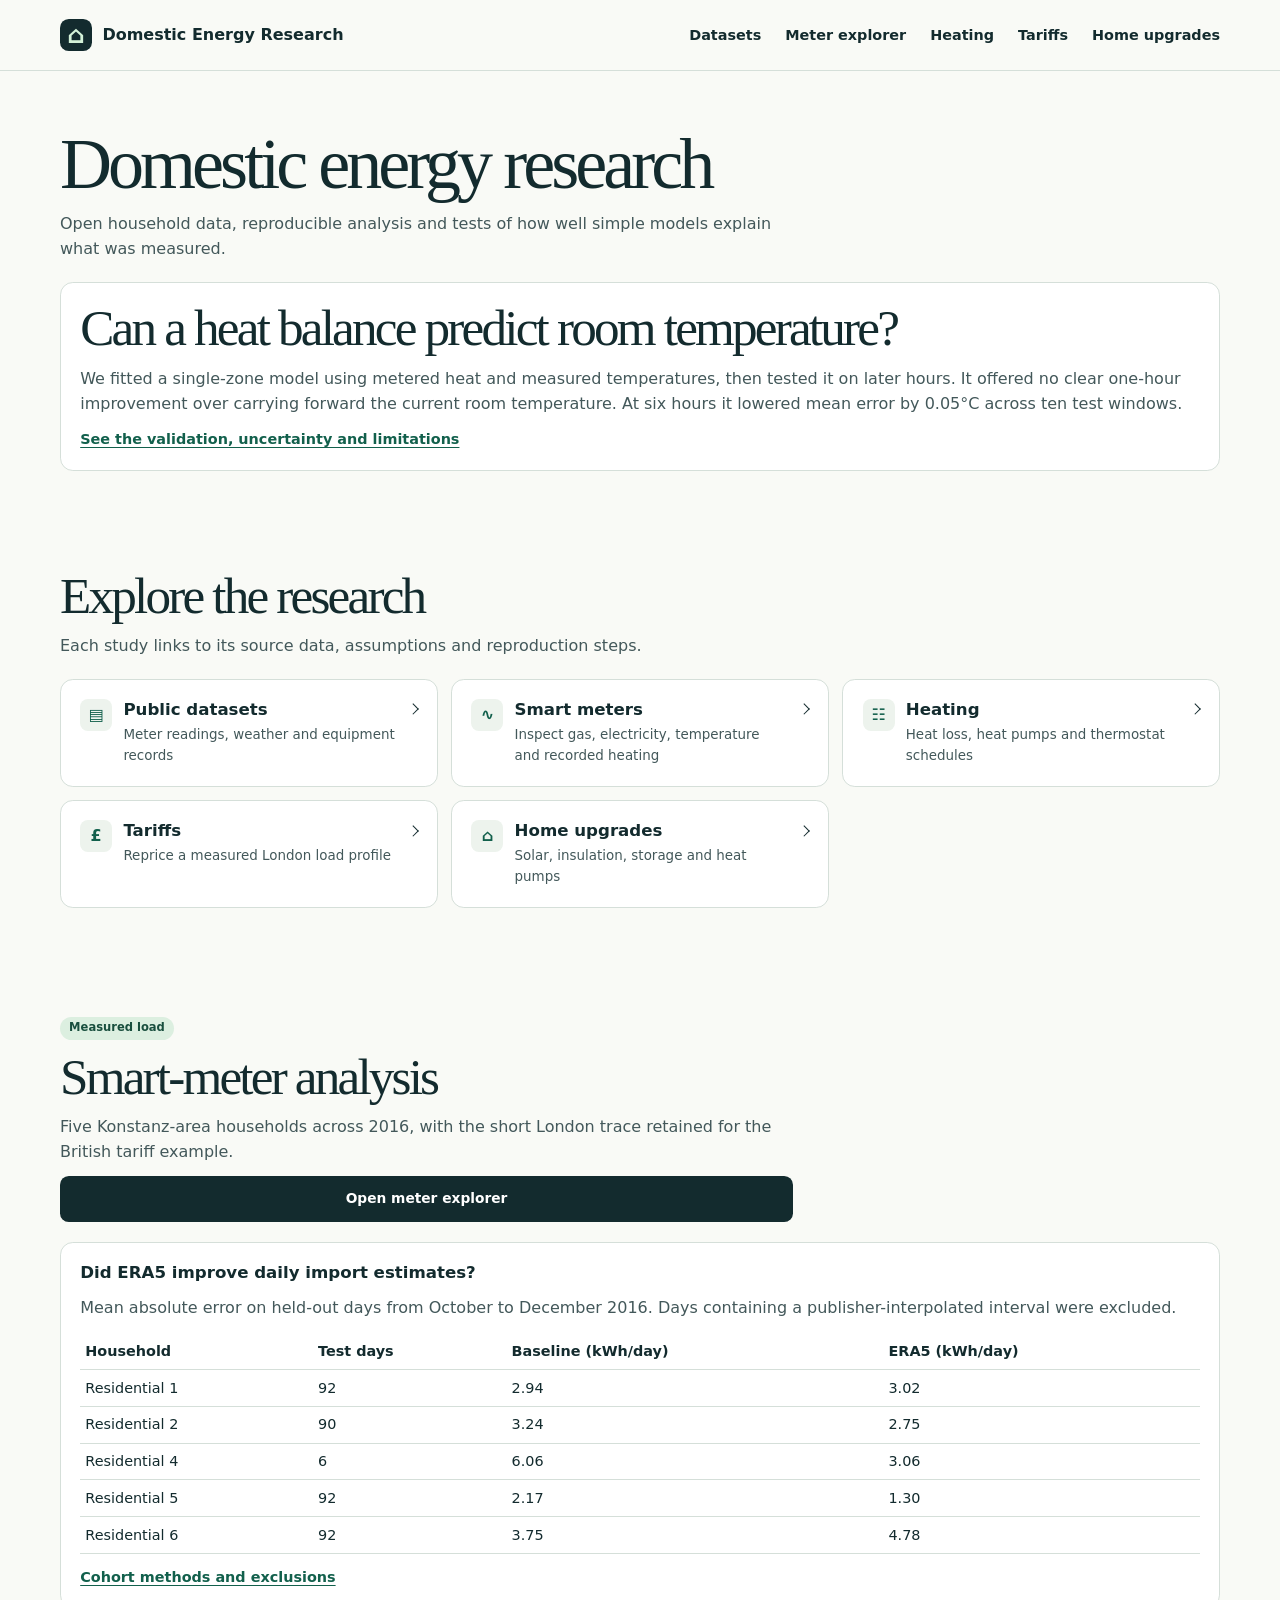
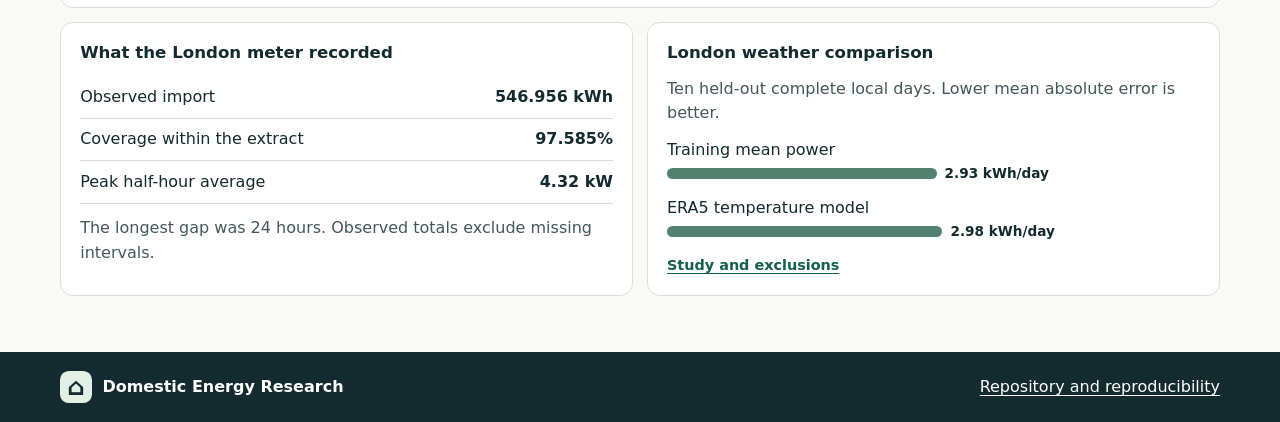
==== commit 203eb641: "Lead with measured hourly heat-balance validation" ====
--- a/index.html
+++ b/index.html
@@ -18,33 +18,23 @@
   </header>
 
   <main id="main">
-    <section class="wrap hero" id="home" aria-labelledby="home-title">
-      <div class="intro">
-        <p class="eyebrow">Great Britain and Europe · Open research</p>
-        <h1 id="home-title">How our<br class="desktop-break"> homes use <em>energy.</em></h1>
-        <p class="lead">Explore half-hourly smart-meter readings, see how monitored homes respond to colder weather, and compare what tariffs and upgrades could cost.</p>
-        <div class="actions">
-          <a class="button primary" href="datasets.html">Explore the data <span class="arrow" aria-hidden="true"></span></a>
-          <a class="button secondary" href="https://github.com/charlie9578/domestic-energy-analysis/blob/main/research/OBSERVED_VALIDATION.md">Read the methodology <span class="arrow" aria-hidden="true"></span></a>
-        </div>
+    <section class="wrap section" id="home" aria-labelledby="home-title">
+      <div class="section-heading">
+        <h1 class="subpage-title" id="home-title">Domestic energy research</h1>
+        <p>Open household data, reproducible analysis and tests of how well simple models explain what was measured.</p>
       </div>
-      <figure class="hero-image">
-        <img src="docs/assets/house.webp" alt="Illustration of a British brick home with rooftop solar panels" fetchpriority="high">
-        <figcaption>Illustrative home retrofit</figcaption>
-      </figure>
+      <article class="card">
+        <h2>Can a heat balance predict room temperature?</h2>
+        <p>We fitted a single-zone model using metered heat and measured temperatures, then tested it on later hours. It offered no clear one-hour improvement over carrying forward the current room temperature. At six hours it lowered mean error by 0.05°C across ten test windows.</p>
+        <a href="heating.html#hourly-validation">See the validation, uncertainty and limitations</a>
+      </article>
     </section>
-
-    <div class="wrap evidence" aria-label="Study at a glance">
-      <div><span class="tag measured">Public meter series</span><strong>5 households</strong><span>One year of half-hourly imports per home</span></div>
-      <div><span class="tag measured">Measured</span><strong>5 sites</strong><span>Heat, electricity and temperatures monitored</span></div>
-      <div><span class="tag simulated">Simulated</span><strong>88 cases</strong><span>Full-year tariff and upgrade scenarios</span></div>
-    </div>
 
     <section class="wrap section explorer" aria-labelledby="explore-title">
       <div class="section-heading"><h2 id="explore-title">Explore the research</h2><p>Each study links to its source data, assumptions and reproduction steps.</p></div>
       <div class="topic-grid">
         <a class="topic" id="datasets" href="datasets.html"><span class="topic-icon" aria-hidden="true">▤</span><div><h3>Public datasets</h3><p>Meter readings, weather and equipment records</p></div><span class="arrow" aria-hidden="true"></span></a>
-        <a class="topic" href="meter-explorer.html"><span class="topic-icon" aria-hidden="true">∿</span><div><h3>Smart meters</h3><p>Review readings and automatically flag patterns</p></div><span class="arrow" aria-hidden="true"></span></a>
+        <a class="topic" href="meter-explorer.html"><span class="topic-icon" aria-hidden="true">∿</span><div><h3>Smart meters</h3><p>Inspect gas, electricity, temperature and recorded heating</p></div><span class="arrow" aria-hidden="true"></span></a>
         <a class="topic" id="heating" href="heating.html"><span class="topic-icon" aria-hidden="true">☷</span><div><h3>Heating</h3><p>Heat loss, heat pumps and thermostat schedules</p></div><span class="arrow" aria-hidden="true"></span></a>
         <a class="topic" id="tariffs" href="tariffs.html"><span class="topic-icon" aria-hidden="true">£</span><div><h3>Tariffs</h3><p>Reprice a measured London load profile</p></div><span class="arrow" aria-hidden="true"></span></a>
         <a class="topic" id="upgrades" href="upgrades.html"><span class="topic-icon" aria-hidden="true">⌂</span><div><h3>Home upgrades</h3><p>Solar, insulation, storage and heat pumps</p></div><span class="arrow" aria-hidden="true"></span></a>
--- a/docs/styles.css
+++ b/docs/styles.css
@@ -126,3 +126,6 @@
 pre { margin: 0; padding: .5rem; overflow: auto; background: var(--band); font-size: .78rem; }
 #meter-form + aside, .reading-card { min-width: 0; grid-template-columns: minmax(0, 1fr); }
 .meter-scroll { min-width: 0; }
+
+.meter-checkbox { display: flex; align-items: center; gap: .55rem; }
+.meter-checkbox input { width: auto; }
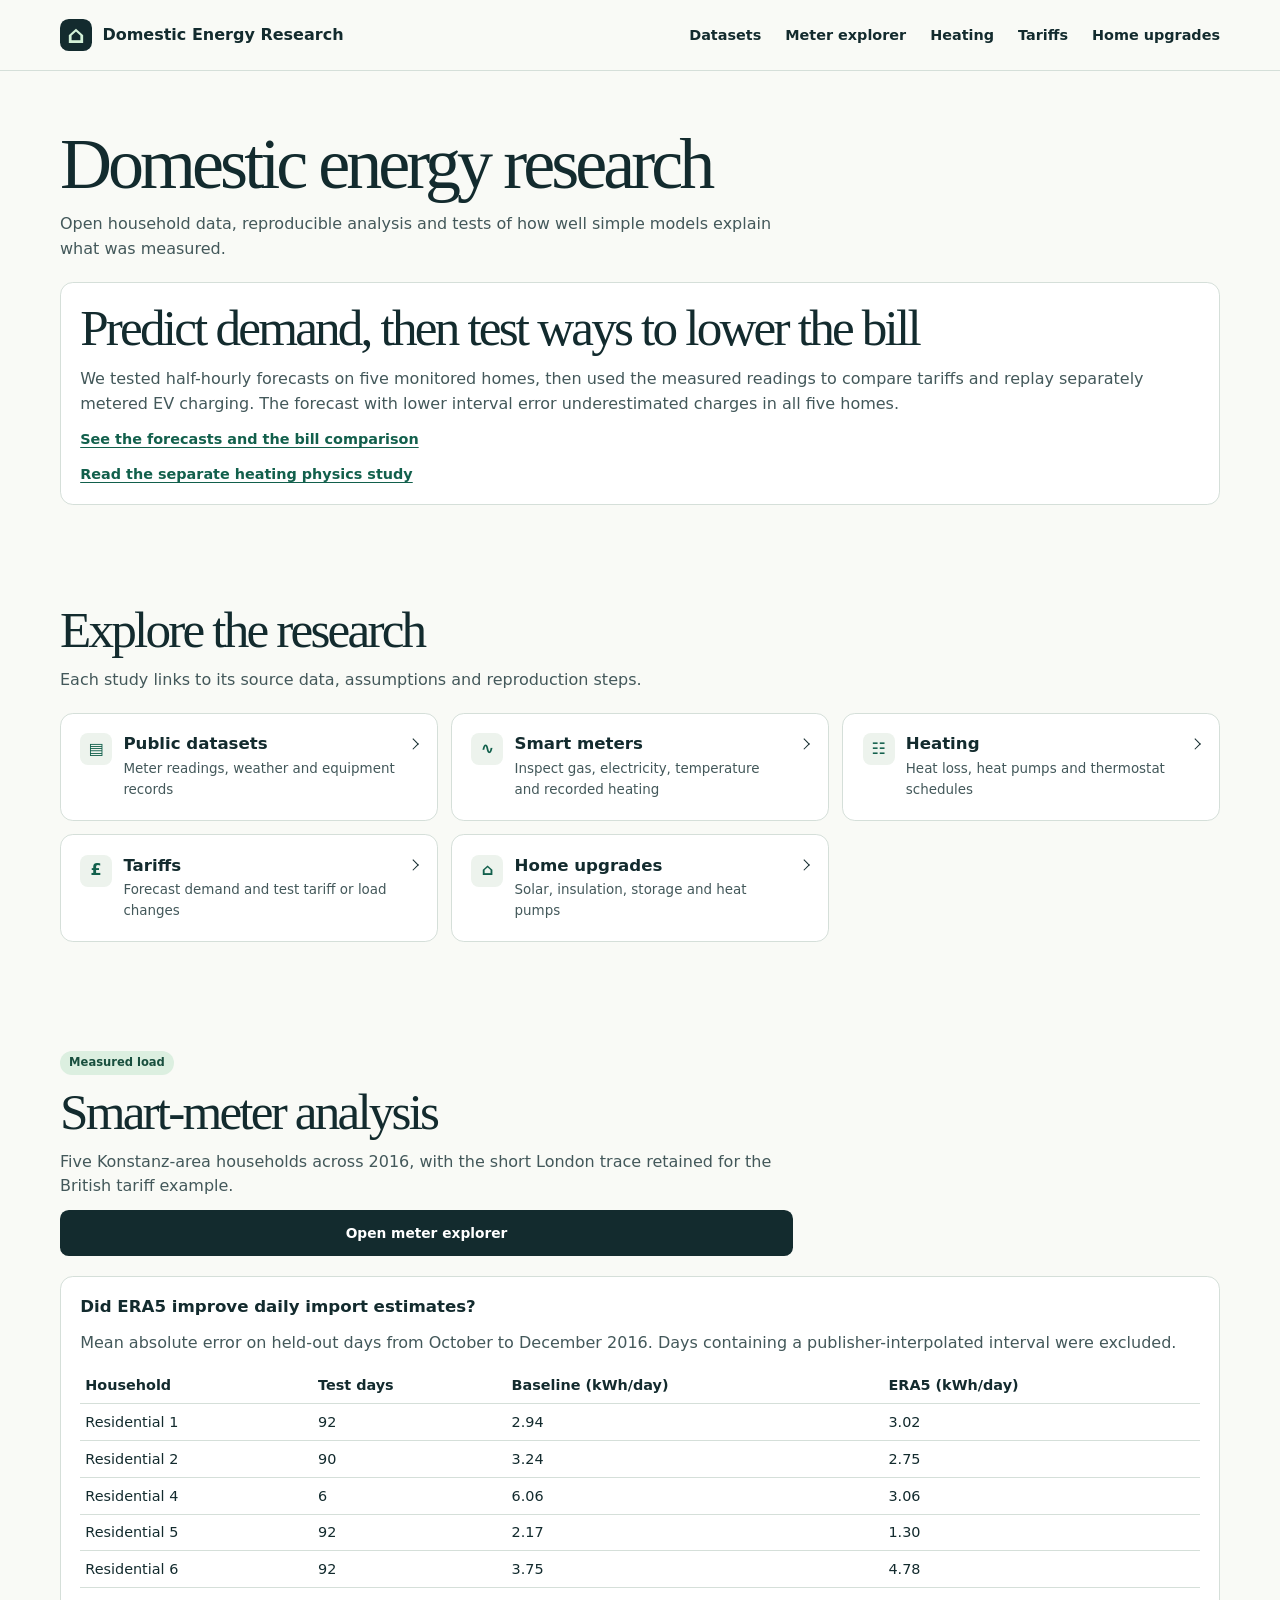
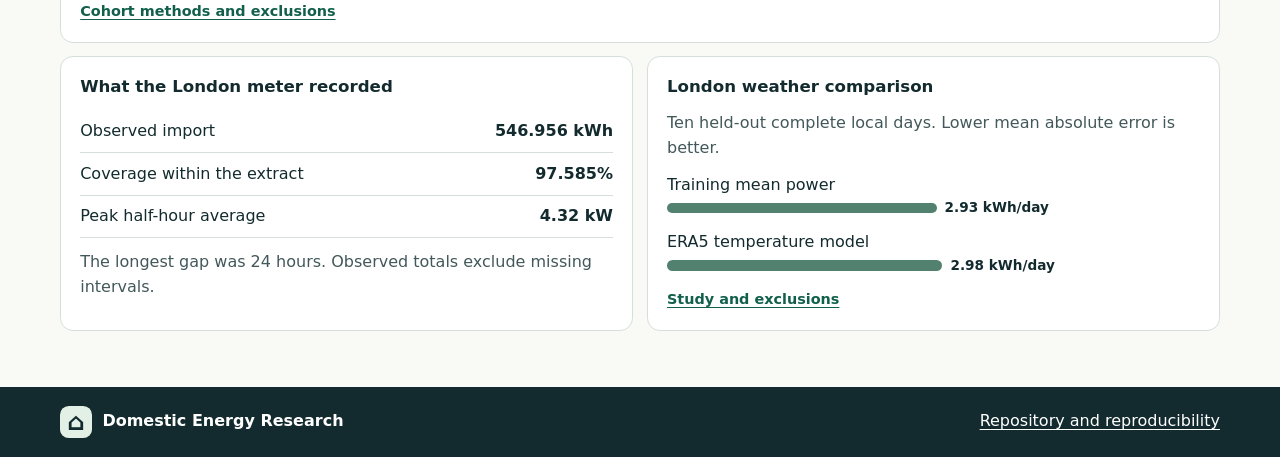
==== commit 1dc2644d: "Forecast half-hourly import and test ways to lower bills" ====
--- a/index.html
+++ b/index.html
@@ -24,9 +24,10 @@
         <p>Open household data, reproducible analysis and tests of how well simple models explain what was measured.</p>
       </div>
       <article class="card">
-        <h2>Can a heat balance predict room temperature?</h2>
-        <p>We fitted a single-zone model using metered heat and measured temperatures, then tested it on later hours. It offered no clear one-hour improvement over carrying forward the current room temperature. At six hours it lowered mean error by 0.05°C across ten test windows.</p>
-        <a href="heating.html#hourly-validation">See the validation, uncertainty and limitations</a>
+        <h2>Predict demand, then test ways to lower the bill</h2>
+        <p>We tested half-hourly forecasts on five monitored homes, then used the measured readings to compare tariffs and replay separately metered EV charging. The forecast with lower interval error underestimated charges in all five homes.</p>
+        <a href="tariffs.html#demand-decisions">See the forecasts and the bill comparison</a>
+        <a href="heating.html#hourly-validation">Read the separate heating physics study</a>
       </article>
     </section>
 
@@ -36,7 +37,7 @@
         <a class="topic" id="datasets" href="datasets.html"><span class="topic-icon" aria-hidden="true">▤</span><div><h3>Public datasets</h3><p>Meter readings, weather and equipment records</p></div><span class="arrow" aria-hidden="true"></span></a>
         <a class="topic" href="meter-explorer.html"><span class="topic-icon" aria-hidden="true">∿</span><div><h3>Smart meters</h3><p>Inspect gas, electricity, temperature and recorded heating</p></div><span class="arrow" aria-hidden="true"></span></a>
         <a class="topic" id="heating" href="heating.html"><span class="topic-icon" aria-hidden="true">☷</span><div><h3>Heating</h3><p>Heat loss, heat pumps and thermostat schedules</p></div><span class="arrow" aria-hidden="true"></span></a>
-        <a class="topic" id="tariffs" href="tariffs.html"><span class="topic-icon" aria-hidden="true">£</span><div><h3>Tariffs</h3><p>Reprice a measured London load profile</p></div><span class="arrow" aria-hidden="true"></span></a>
+        <a class="topic" id="tariffs" href="tariffs.html"><span class="topic-icon" aria-hidden="true">£</span><div><h3>Tariffs</h3><p>Forecast demand and test tariff or load changes</p></div><span class="arrow" aria-hidden="true"></span></a>
         <a class="topic" id="upgrades" href="upgrades.html"><span class="topic-icon" aria-hidden="true">⌂</span><div><h3>Home upgrades</h3><p>Solar, insulation, storage and heat pumps</p></div><span class="arrow" aria-hidden="true"></span></a>
       </div>
     </section>
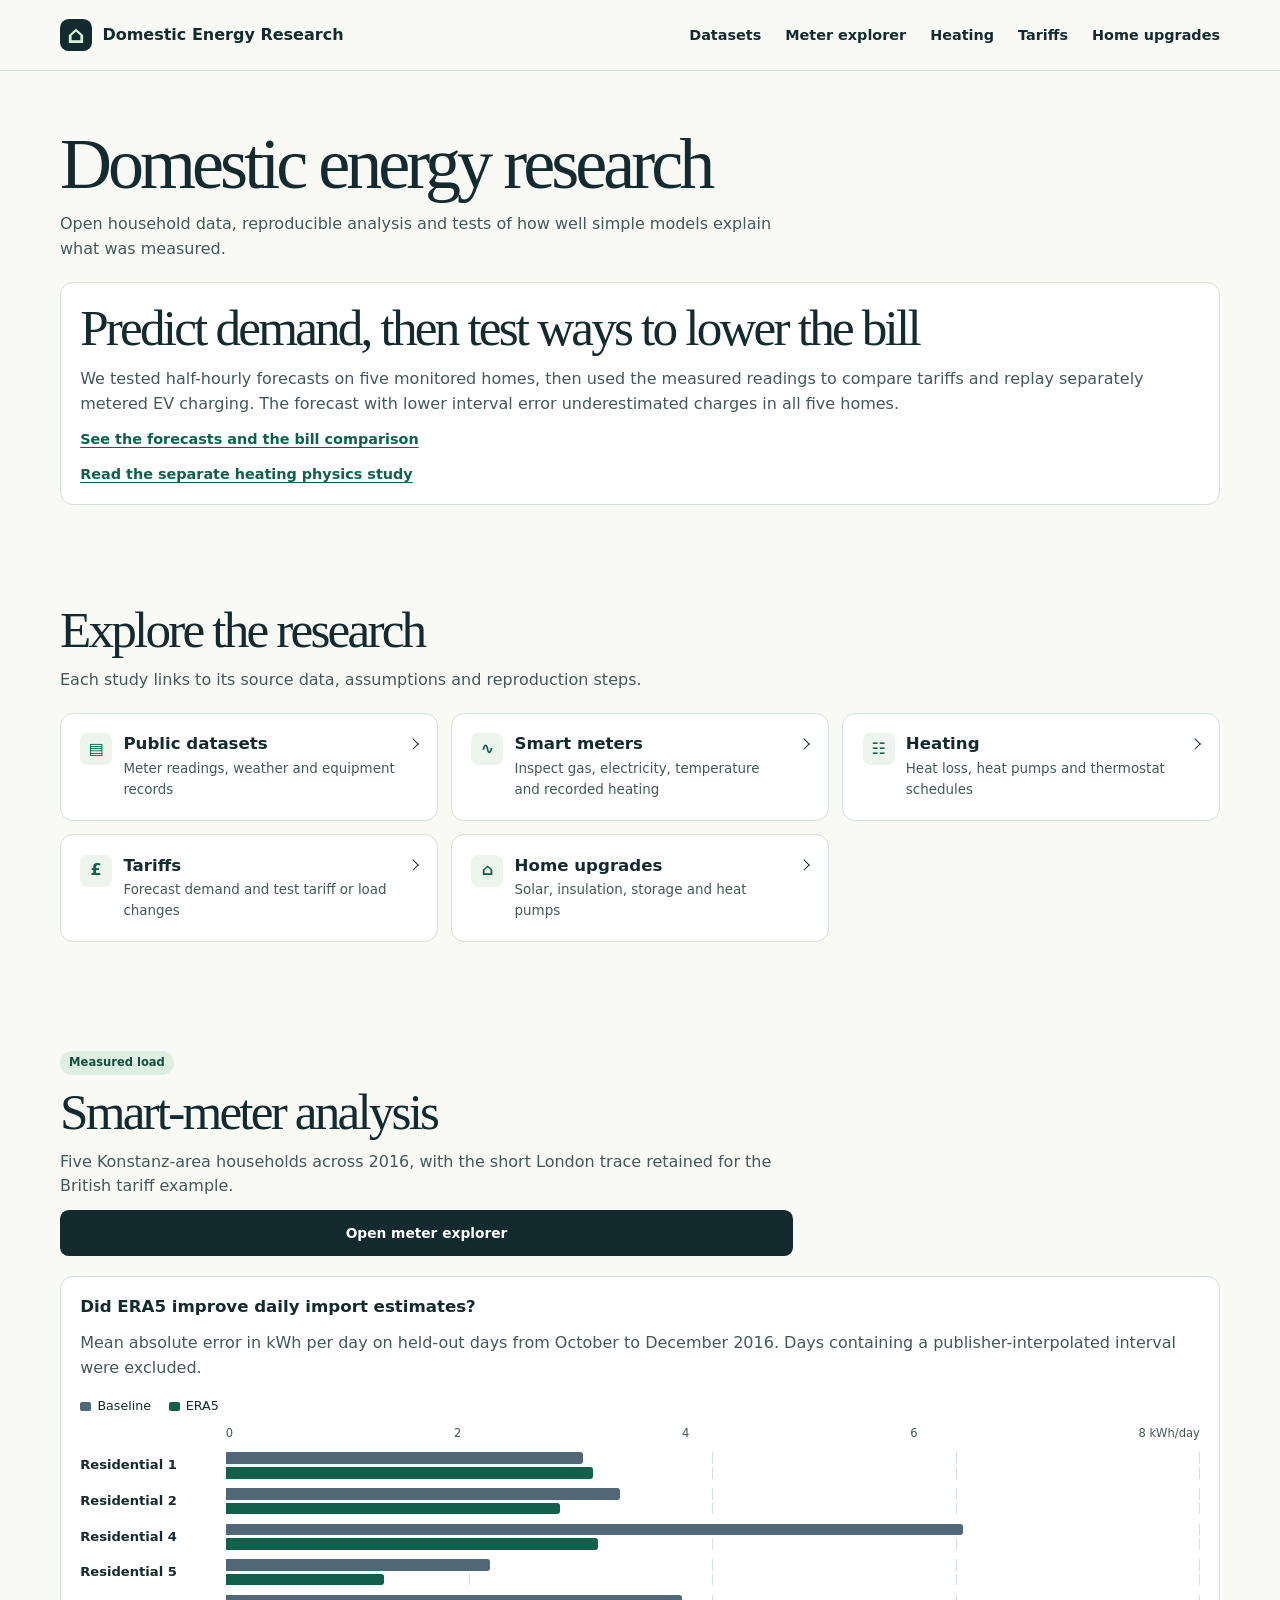
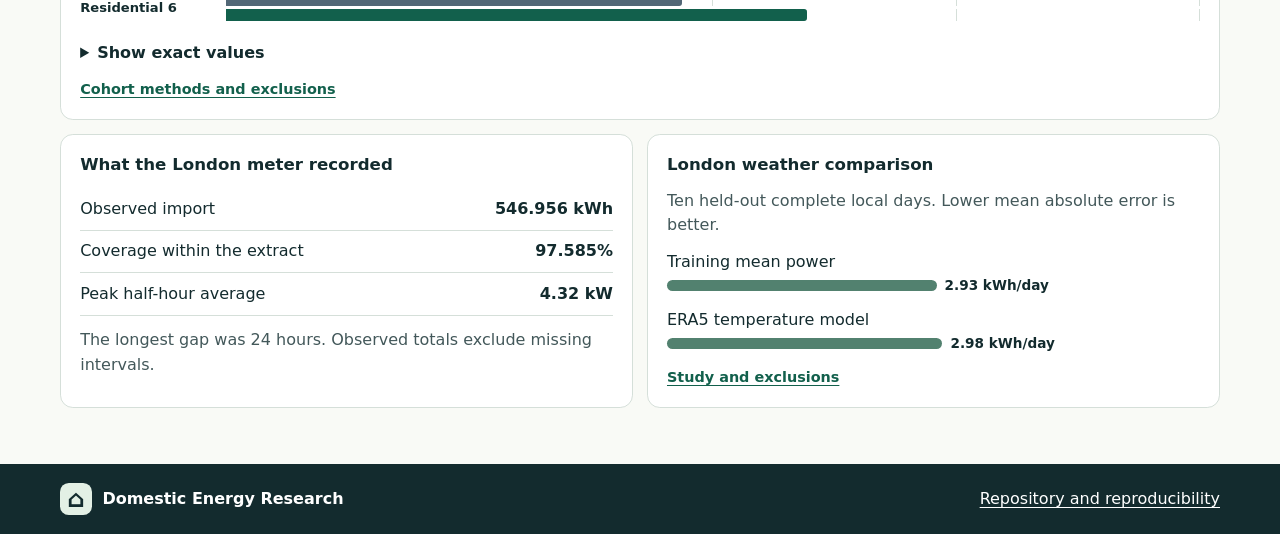
==== commit af0d1f46: "Visualise research comparisons and hourly heating profiles" ====
--- a/index.html
+++ b/index.html
@@ -7,6 +7,7 @@
   <title>Domestic Energy Research</title>
   <link rel="icon" href="docs/assets/house.webp" type="image/webp">
   <link rel="stylesheet" href="docs/styles.css">
+  <script src="docs/charts.js" type="module"></script>
 </head>
 <body>
   <a class="skip" href="#main">Skip to content</a>
@@ -46,15 +47,15 @@
       <div class="section-heading"><span class="tag measured">Measured load</span><h2>Smart-meter analysis</h2><p>Five Konstanz-area households across 2016, with the short London trace retained for the British tariff example.</p><a class="button primary" href="meter-explorer.html">Open meter explorer</a></div>
       <article class="card cohort-card">
         <h3>Did ERA5 improve daily import estimates?</h3>
-        <p>Mean absolute error on held-out days from October to December 2016. Days containing a publisher-interpolated interval were excluded.</p>
-        <table><thead><tr><th scope="col">Household</th><th scope="col">Test days</th><th scope="col">Baseline (kWh/day)</th><th scope="col">ERA5 (kWh/day)</th></tr></thead>
+        <p>Mean absolute error in kWh per day on held-out days from October to December 2016. Days containing a publisher-interpolated interval were excluded.</p>
+        <details class="chart-details meter-scroll"><summary>Show exact values</summary><table data-chart="bars" data-columns="2,3" data-max="8" data-unit="kWh/day"><thead><tr><th scope="col">Household</th><th scope="col">Test days</th><th scope="col">Baseline</th><th scope="col">ERA5</th></tr></thead>
         <tbody>
           <tr><th scope="row">Residential 1</th><td>92</td><td>2.94</td><td>3.02</td></tr>
           <tr><th scope="row">Residential 2</th><td>90</td><td>3.24</td><td>2.75</td></tr>
           <tr><th scope="row">Residential 4</th><td>6</td><td>6.06</td><td>3.06</td></tr>
           <tr><th scope="row">Residential 5</th><td>92</td><td>2.17</td><td>1.30</td></tr>
           <tr><th scope="row">Residential 6</th><td>92</td><td>3.75</td><td>4.78</td></tr>
-        </tbody></table>
+        </tbody></table></details>
         <a href="https://github.com/charlie9578/domestic-energy-analysis/blob/main/research/OBSERVED_VALIDATION.md#one-year-of-half-hourly-household-import">Cohort methods and exclusions</a>
       </article>
       <div class="split">
--- a/docs/styles.css
+++ b/docs/styles.css
@@ -129,3 +129,33 @@
 
 .meter-checkbox { display: flex; align-items: center; gap: .55rem; }
 .meter-checkbox input { width: auto; }
+
+.research-chart { --chart-label: 8.5rem; display: grid; gap: .58rem; min-width: 0; margin-block: .25rem .5rem; }
+.chart-legend { display: flex; gap: .45rem 1.1rem; flex-wrap: wrap; font-size: .79rem; }
+.chart-key { display: inline-flex; align-items: center; gap: .38rem; }
+.chart-key::before { content: ""; width: .7rem; height: .58rem; border-radius: .12rem; background: var(--series); }
+.chart-group { display: grid; grid-template-columns: var(--chart-label) minmax(0, 1fr); align-items: center; gap: .6rem; }
+.chart-label { font-size: .82rem; font-weight: 650; }
+.chart-axis { display: flex; justify-content: space-between; gap: .1rem; margin-left: calc(var(--chart-label) + .6rem); font-size: .72rem; color: var(--muted); }
+.chart-stack { display: grid; gap: 3px; }
+.chart-lane { position: relative; height: .73rem; background: repeating-linear-gradient(to right, var(--line) 0 1px, transparent 1px 25%); border-right: 1px solid var(--line); }
+.chart-bar { display: block; height: 100%; border-radius: 0 .18rem .18rem 0; }
+.chart-range-lane { height: 1.45rem; }
+.chart-whisker { position: absolute; top: 50%; border-top: 2px solid #526776; }
+.chart-whisker::before, .chart-whisker::after { content: ""; position: absolute; top: -5px; height: 8px; border-left: 2px solid #526776; }
+.chart-whisker::before { left: 0; }
+.chart-whisker::after { right: 0; }
+.chart-dot { position: absolute; top: 50%; width: .56rem; height: .56rem; transform: translate(-50%, -50%); border-radius: 50%; background: #132b2e; }
+.chart-details table { margin-top: .6rem; }
+.bill-chart { --chart-label: 7rem; }
+@media (max-width: 620px) {
+  .research-chart { --chart-label: 5.1rem; }
+  .chart-label, .chart-key { font-size: .72rem; }
+  .chart-axis { font-size: .66rem; }
+}
+
+#clock-chart canvas { width: 100%; height: 135px; display: block; }
+#clock-chart canvas[hidden] { display: none; }
+.clock-indoor { --series: #6e4183; }
+.clock-target { --series: #12604c; }
+.clock-duty { --series: #957420; }
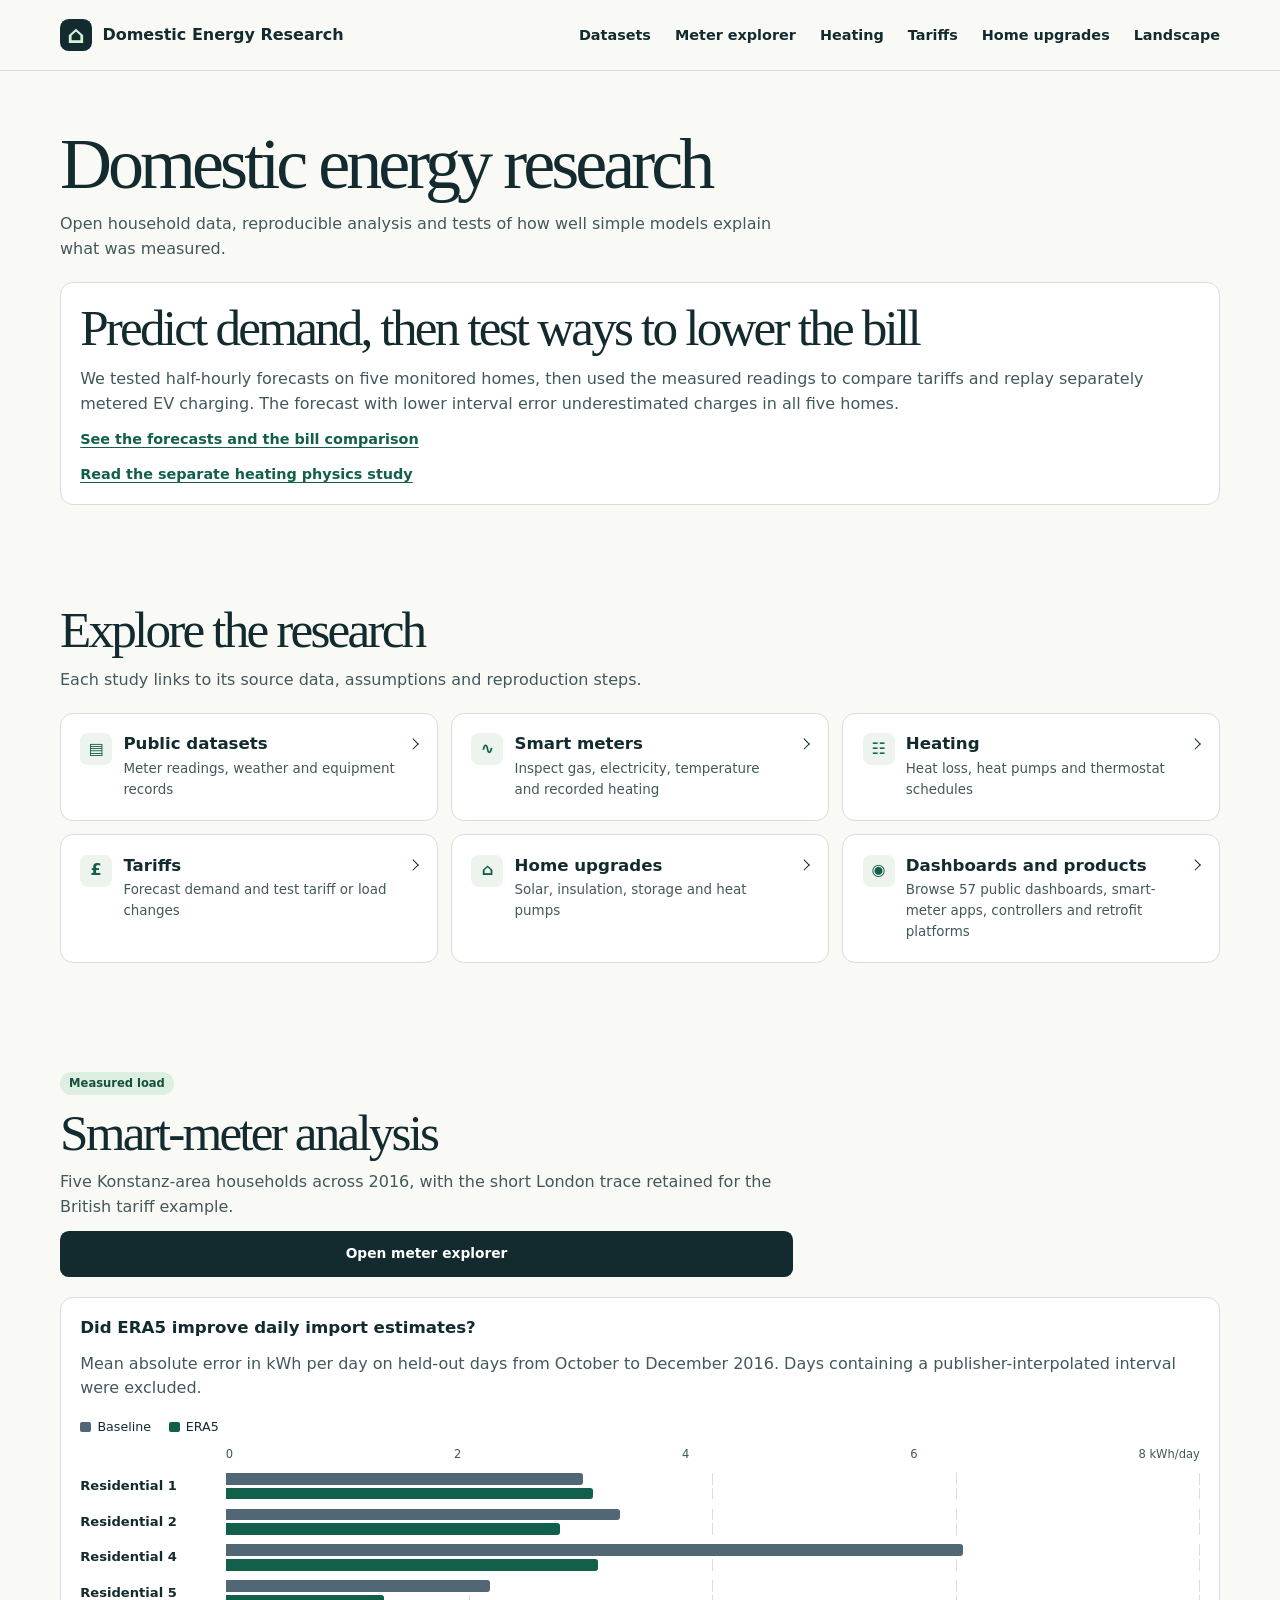
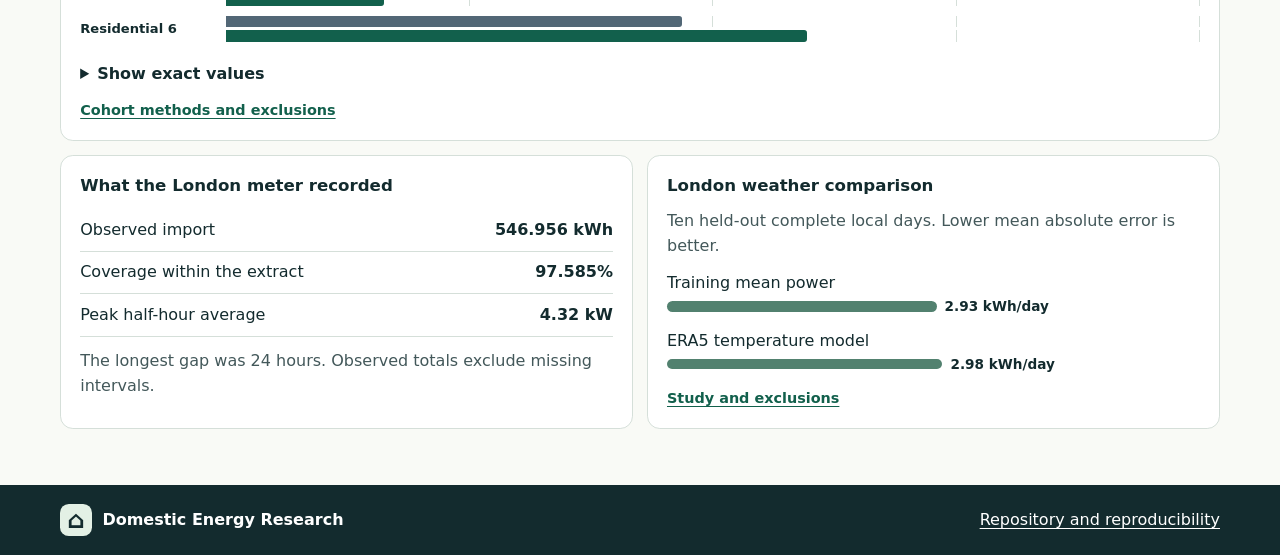
==== commit baeb838b: "Surface searchable product landscape in research explorer" ====
--- a/index.html
+++ b/index.html
@@ -14,7 +14,7 @@
   <header class="header">
     <div class="wrap header-inner">
       <a class="brand" href="#home"><span class="brand-icon" aria-hidden="true">⌂</span> Domestic Energy Research</a>
-      <nav aria-label="Main navigation"><a href="datasets.html">Datasets</a><a href="meter-explorer.html">Meter explorer</a><a href="heating.html">Heating</a><a href="tariffs.html">Tariffs</a><a href="upgrades.html">Home upgrades</a></nav>
+      <nav aria-label="Main navigation"><a href="datasets.html">Datasets</a><a href="meter-explorer.html">Meter explorer</a><a href="heating.html">Heating</a><a href="tariffs.html">Tariffs</a><a href="upgrades.html">Home upgrades</a><a href="landscape.html">Landscape</a></nav>
     </div>
   </header>
 
@@ -40,6 +40,7 @@
         <a class="topic" id="heating" href="heating.html"><span class="topic-icon" aria-hidden="true">☷</span><div><h3>Heating</h3><p>Heat loss, heat pumps and thermostat schedules</p></div><span class="arrow" aria-hidden="true"></span></a>
         <a class="topic" id="tariffs" href="tariffs.html"><span class="topic-icon" aria-hidden="true">£</span><div><h3>Tariffs</h3><p>Forecast demand and test tariff or load changes</p></div><span class="arrow" aria-hidden="true"></span></a>
         <a class="topic" id="upgrades" href="upgrades.html"><span class="topic-icon" aria-hidden="true">⌂</span><div><h3>Home upgrades</h3><p>Solar, insulation, storage and heat pumps</p></div><span class="arrow" aria-hidden="true"></span></a>
+        <a class="topic" href="landscape.html"><span class="topic-icon" aria-hidden="true">◉</span><div><h3>Dashboards and products</h3><p>Browse 57 public dashboards, smart-meter apps, controllers and retrofit platforms</p></div><span class="arrow" aria-hidden="true"></span></a>
       </div>
     </section>
 
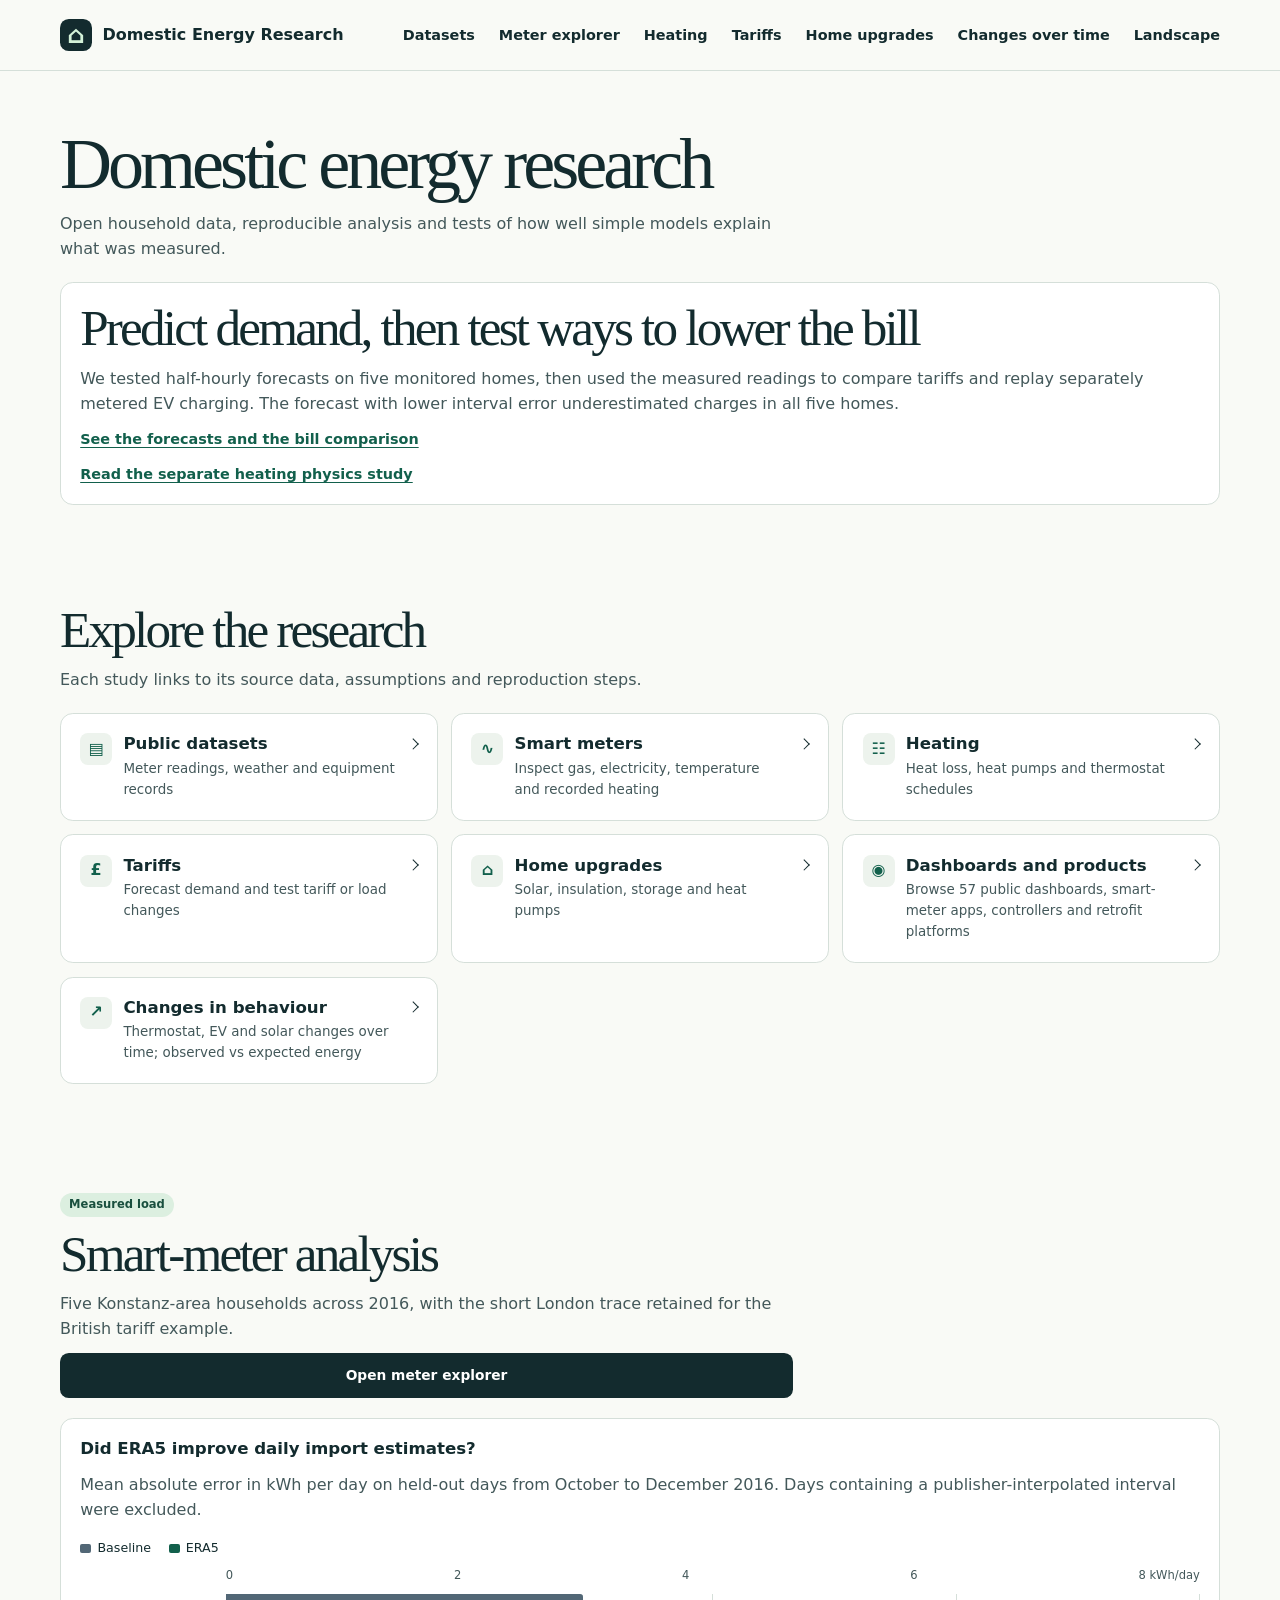
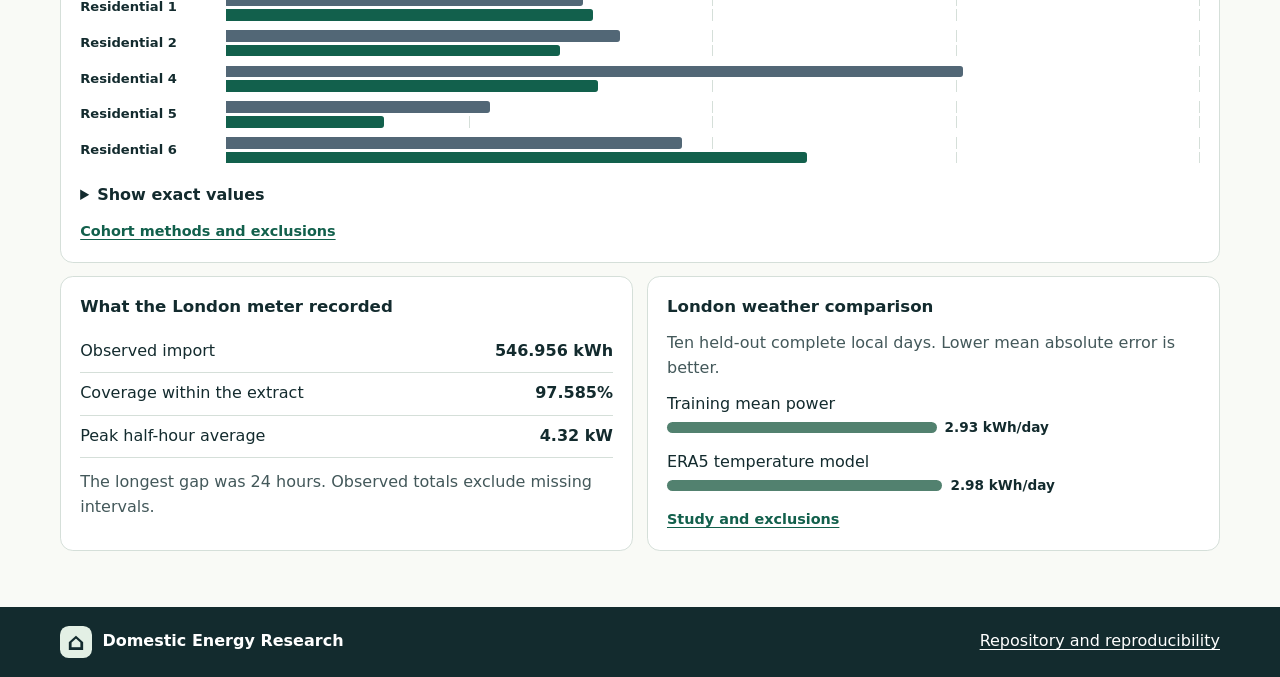
==== commit 83fc8d59: "Link changes-over-time research and interactive scenarios throughout website" ====
--- a/index.html
+++ b/index.html
@@ -14,7 +14,7 @@
   <header class="header">
     <div class="wrap header-inner">
       <a class="brand" href="#home"><span class="brand-icon" aria-hidden="true">⌂</span> Domestic Energy Research</a>
-      <nav aria-label="Main navigation"><a href="datasets.html">Datasets</a><a href="meter-explorer.html">Meter explorer</a><a href="heating.html">Heating</a><a href="tariffs.html">Tariffs</a><a href="upgrades.html">Home upgrades</a><a href="landscape.html">Landscape</a></nav>
+      <nav aria-label="Main navigation"><a href="datasets.html">Datasets</a><a href="meter-explorer.html">Meter explorer</a><a href="heating.html">Heating</a><a href="tariffs.html">Tariffs</a><a href="upgrades.html">Home upgrades</a><a href="behaviour.html">Changes over time</a><a href="landscape.html">Landscape</a></nav>
     </div>
   </header>
 
@@ -41,6 +41,7 @@
         <a class="topic" id="tariffs" href="tariffs.html"><span class="topic-icon" aria-hidden="true">£</span><div><h3>Tariffs</h3><p>Forecast demand and test tariff or load changes</p></div><span class="arrow" aria-hidden="true"></span></a>
         <a class="topic" id="upgrades" href="upgrades.html"><span class="topic-icon" aria-hidden="true">⌂</span><div><h3>Home upgrades</h3><p>Solar, insulation, storage and heat pumps</p></div><span class="arrow" aria-hidden="true"></span></a>
         <a class="topic" href="landscape.html"><span class="topic-icon" aria-hidden="true">◉</span><div><h3>Dashboards and products</h3><p>Browse 57 public dashboards, smart-meter apps, controllers and retrofit platforms</p></div><span class="arrow" aria-hidden="true"></span></a>
+        <a class="topic" href="behaviour.html"><span class="topic-icon" aria-hidden="true">↗</span><div><h3>Changes in behaviour</h3><p>Thermostat, EV and solar changes over time; observed vs expected energy</p></div><span class="arrow" aria-hidden="true"></span></a>
       </div>
     </section>
 
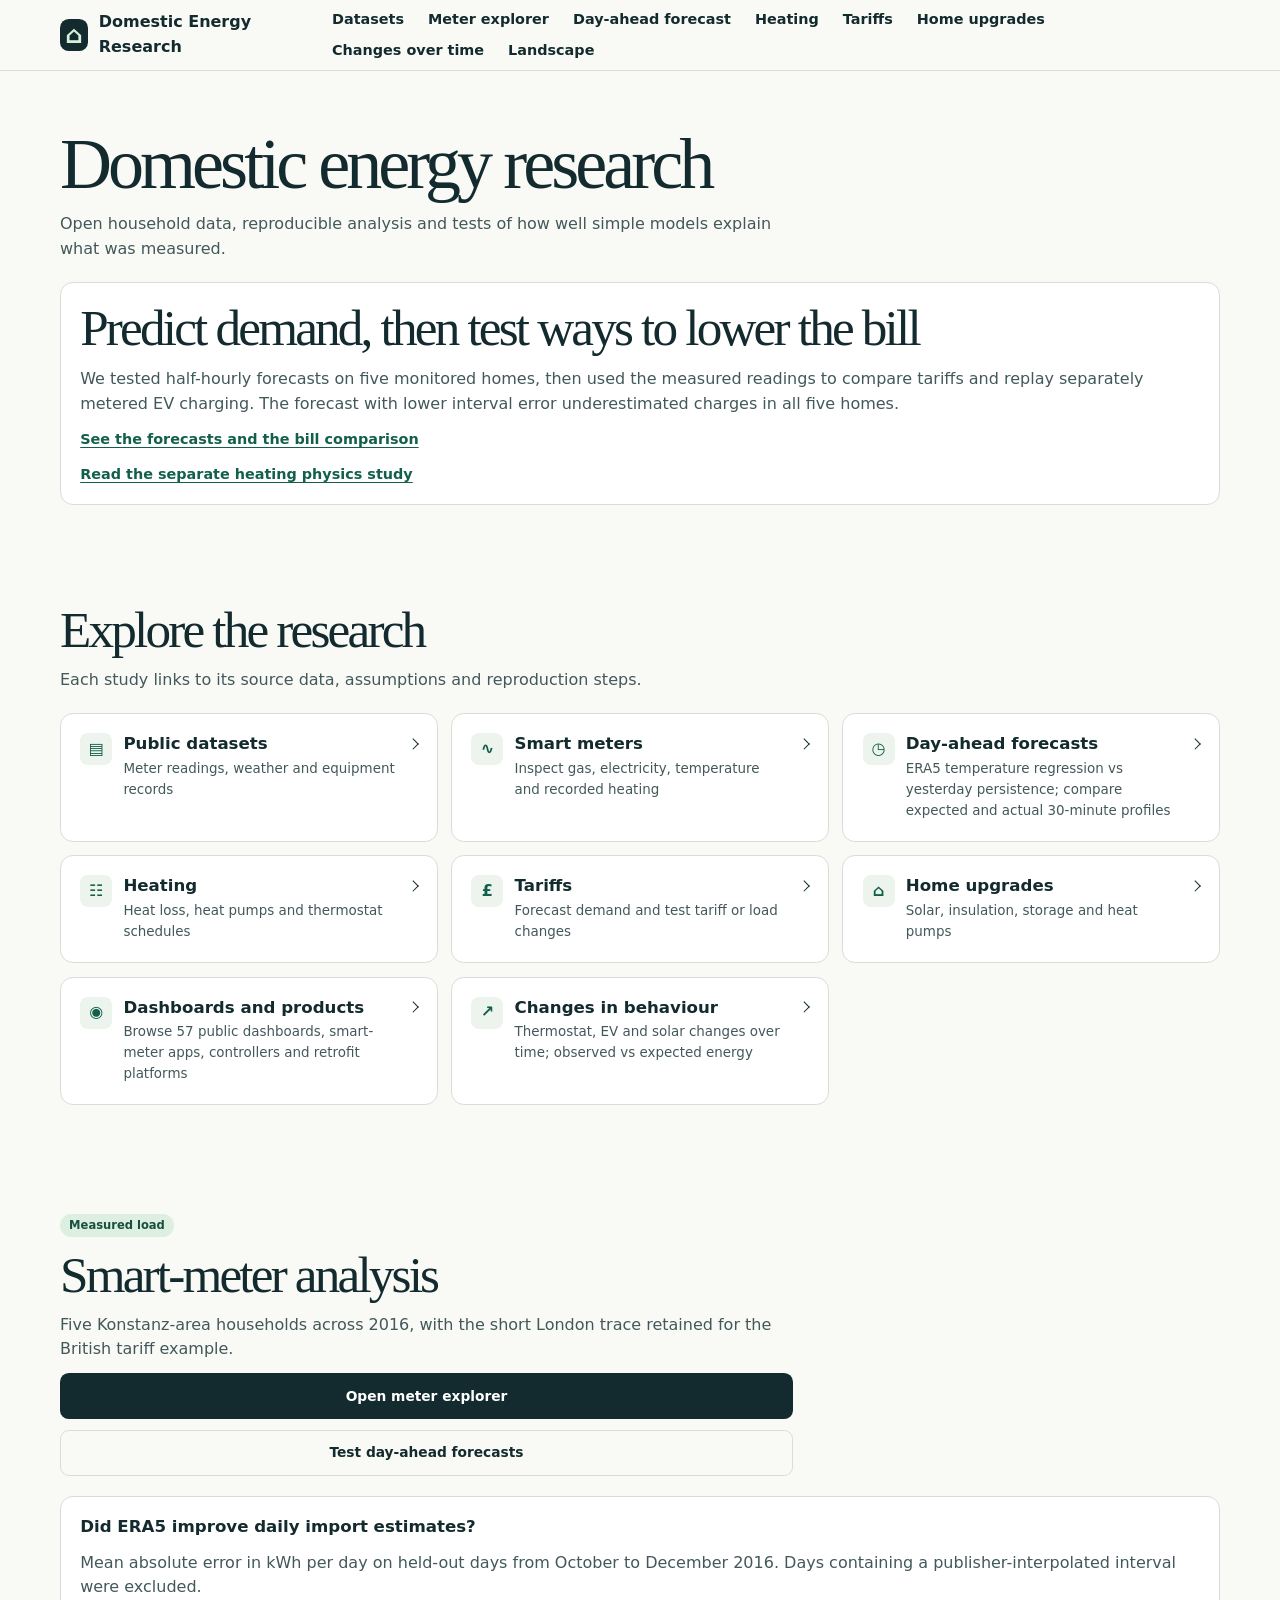
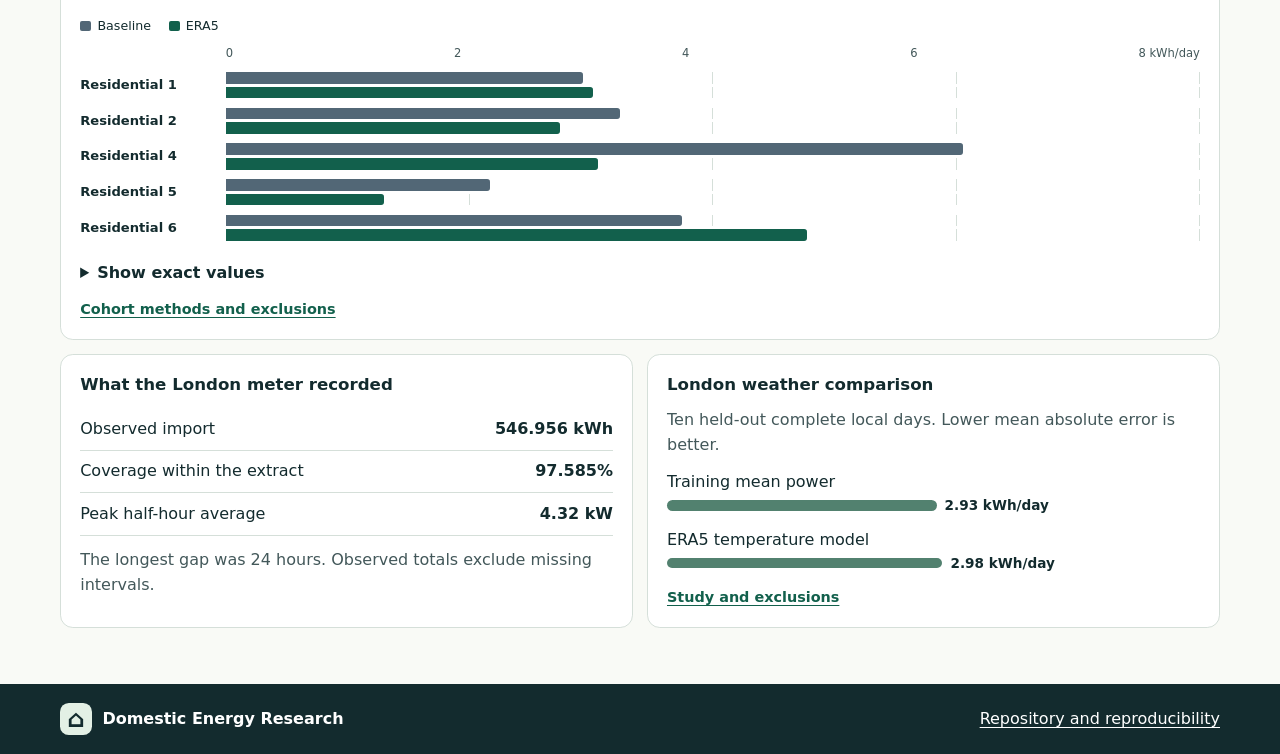
==== commit a028e3b7: "Link and document day-ahead backtesting" ====
--- a/index.html
+++ b/index.html
@@ -14,7 +14,7 @@
   <header class="header">
     <div class="wrap header-inner">
       <a class="brand" href="#home"><span class="brand-icon" aria-hidden="true">⌂</span> Domestic Energy Research</a>
-      <nav aria-label="Main navigation"><a href="datasets.html">Datasets</a><a href="meter-explorer.html">Meter explorer</a><a href="heating.html">Heating</a><a href="tariffs.html">Tariffs</a><a href="upgrades.html">Home upgrades</a><a href="behaviour.html">Changes over time</a><a href="landscape.html">Landscape</a></nav>
+      <nav aria-label="Main navigation"><a href="datasets.html">Datasets</a><a href="meter-explorer.html">Meter explorer</a><a href="day-ahead.html">Day-ahead forecast</a><a href="heating.html">Heating</a><a href="tariffs.html">Tariffs</a><a href="upgrades.html">Home upgrades</a><a href="behaviour.html">Changes over time</a><a href="landscape.html">Landscape</a></nav>
     </div>
   </header>
 
@@ -37,6 +37,7 @@
       <div class="topic-grid">
         <a class="topic" id="datasets" href="datasets.html"><span class="topic-icon" aria-hidden="true">▤</span><div><h3>Public datasets</h3><p>Meter readings, weather and equipment records</p></div><span class="arrow" aria-hidden="true"></span></a>
         <a class="topic" href="meter-explorer.html"><span class="topic-icon" aria-hidden="true">∿</span><div><h3>Smart meters</h3><p>Inspect gas, electricity, temperature and recorded heating</p></div><span class="arrow" aria-hidden="true"></span></a>
+        <a class="topic" href="day-ahead.html"><span class="topic-icon" aria-hidden="true">◷</span><div><h3>Day-ahead forecasts</h3><p>ERA5 temperature regression vs yesterday persistence; compare expected and actual 30-minute profiles</p></div><span class="arrow" aria-hidden="true"></span></a>
         <a class="topic" id="heating" href="heating.html"><span class="topic-icon" aria-hidden="true">☷</span><div><h3>Heating</h3><p>Heat loss, heat pumps and thermostat schedules</p></div><span class="arrow" aria-hidden="true"></span></a>
         <a class="topic" id="tariffs" href="tariffs.html"><span class="topic-icon" aria-hidden="true">£</span><div><h3>Tariffs</h3><p>Forecast demand and test tariff or load changes</p></div><span class="arrow" aria-hidden="true"></span></a>
         <a class="topic" id="upgrades" href="upgrades.html"><span class="topic-icon" aria-hidden="true">⌂</span><div><h3>Home upgrades</h3><p>Solar, insulation, storage and heat pumps</p></div><span class="arrow" aria-hidden="true"></span></a>
@@ -46,7 +47,7 @@
     </section>
 
     <section class="wrap section" id="smart-meters">
-      <div class="section-heading"><span class="tag measured">Measured load</span><h2>Smart-meter analysis</h2><p>Five Konstanz-area households across 2016, with the short London trace retained for the British tariff example.</p><a class="button primary" href="meter-explorer.html">Open meter explorer</a></div>
+      <div class="section-heading"><span class="tag measured">Measured load</span><h2>Smart-meter analysis</h2><p>Five Konstanz-area households across 2016, with the short London trace retained for the British tariff example.</p><a class="button primary" href="meter-explorer.html">Open meter explorer</a><a class="button secondary" href="day-ahead.html">Test day-ahead forecasts</a></div>
       <article class="card cohort-card">
         <h3>Did ERA5 improve daily import estimates?</h3>
         <p>Mean absolute error in kWh per day on held-out days from October to December 2016. Days containing a publisher-interpolated interval were excluded.</p>
